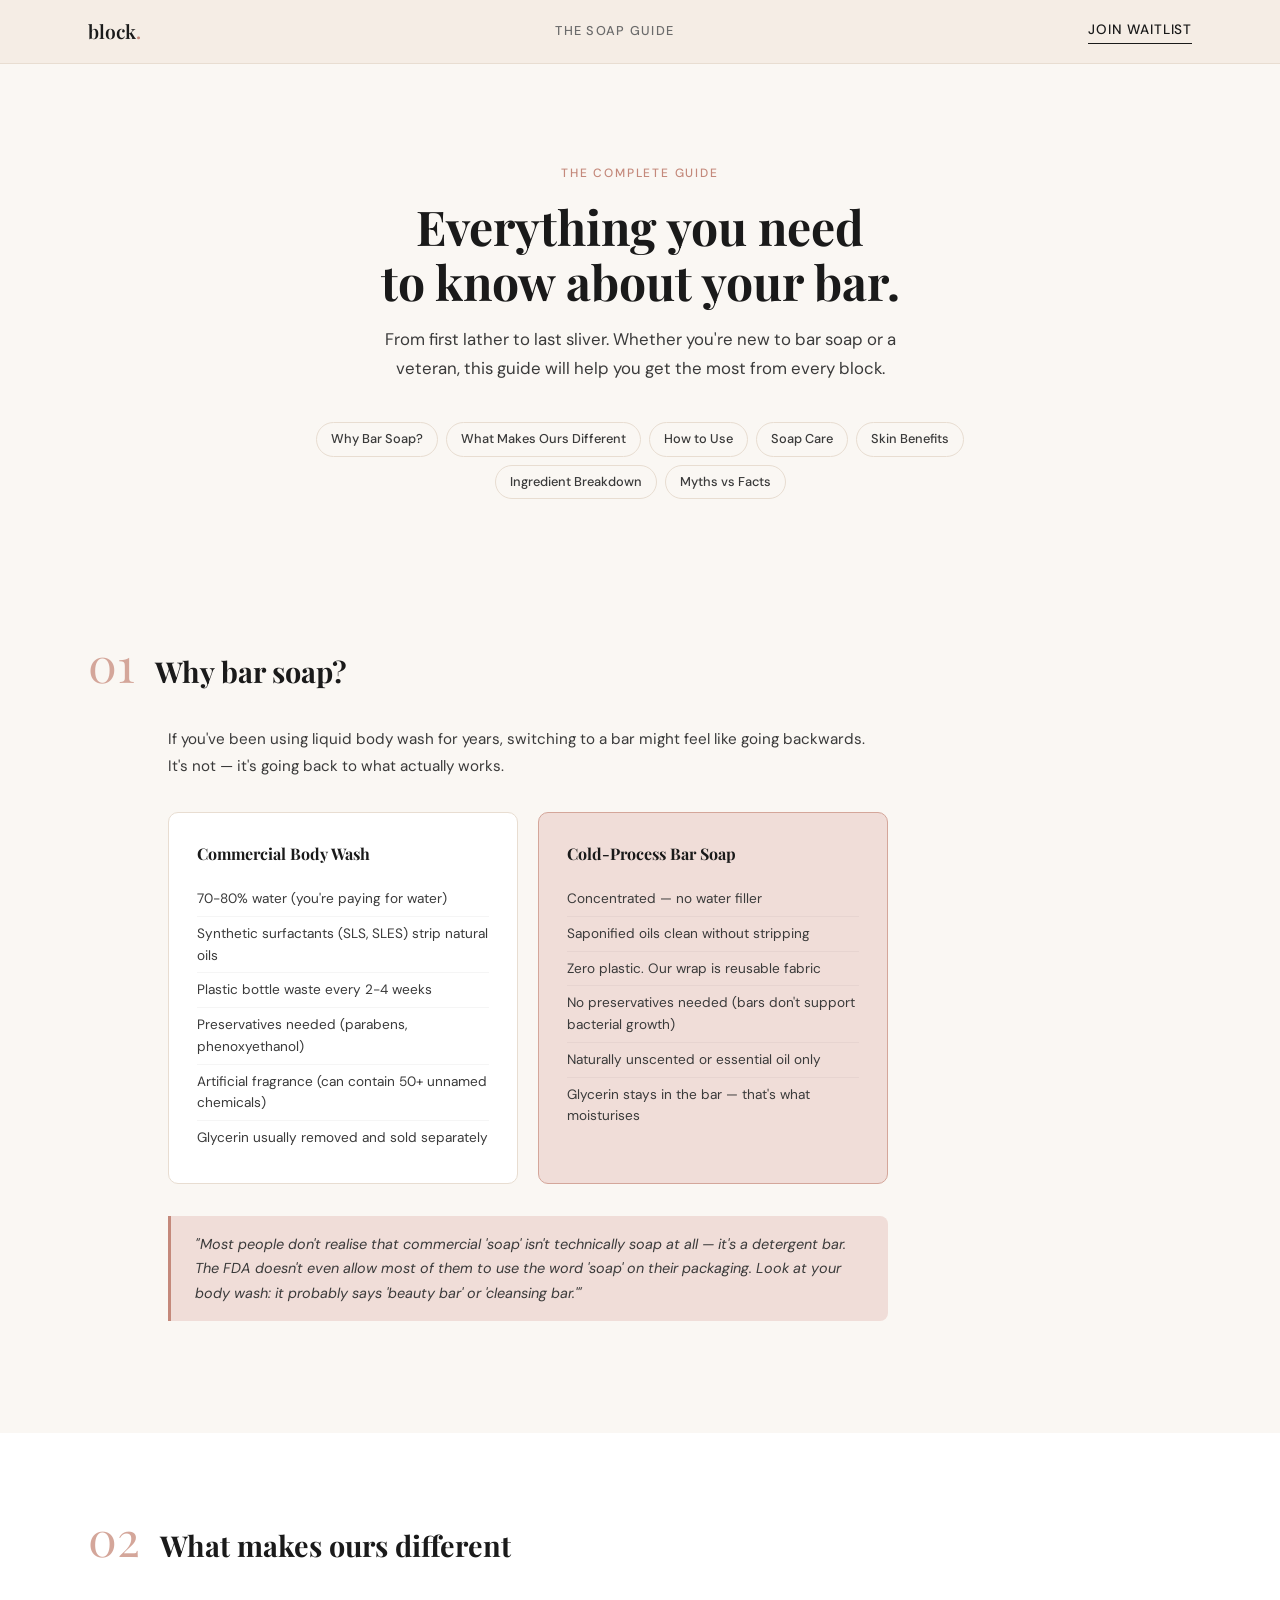
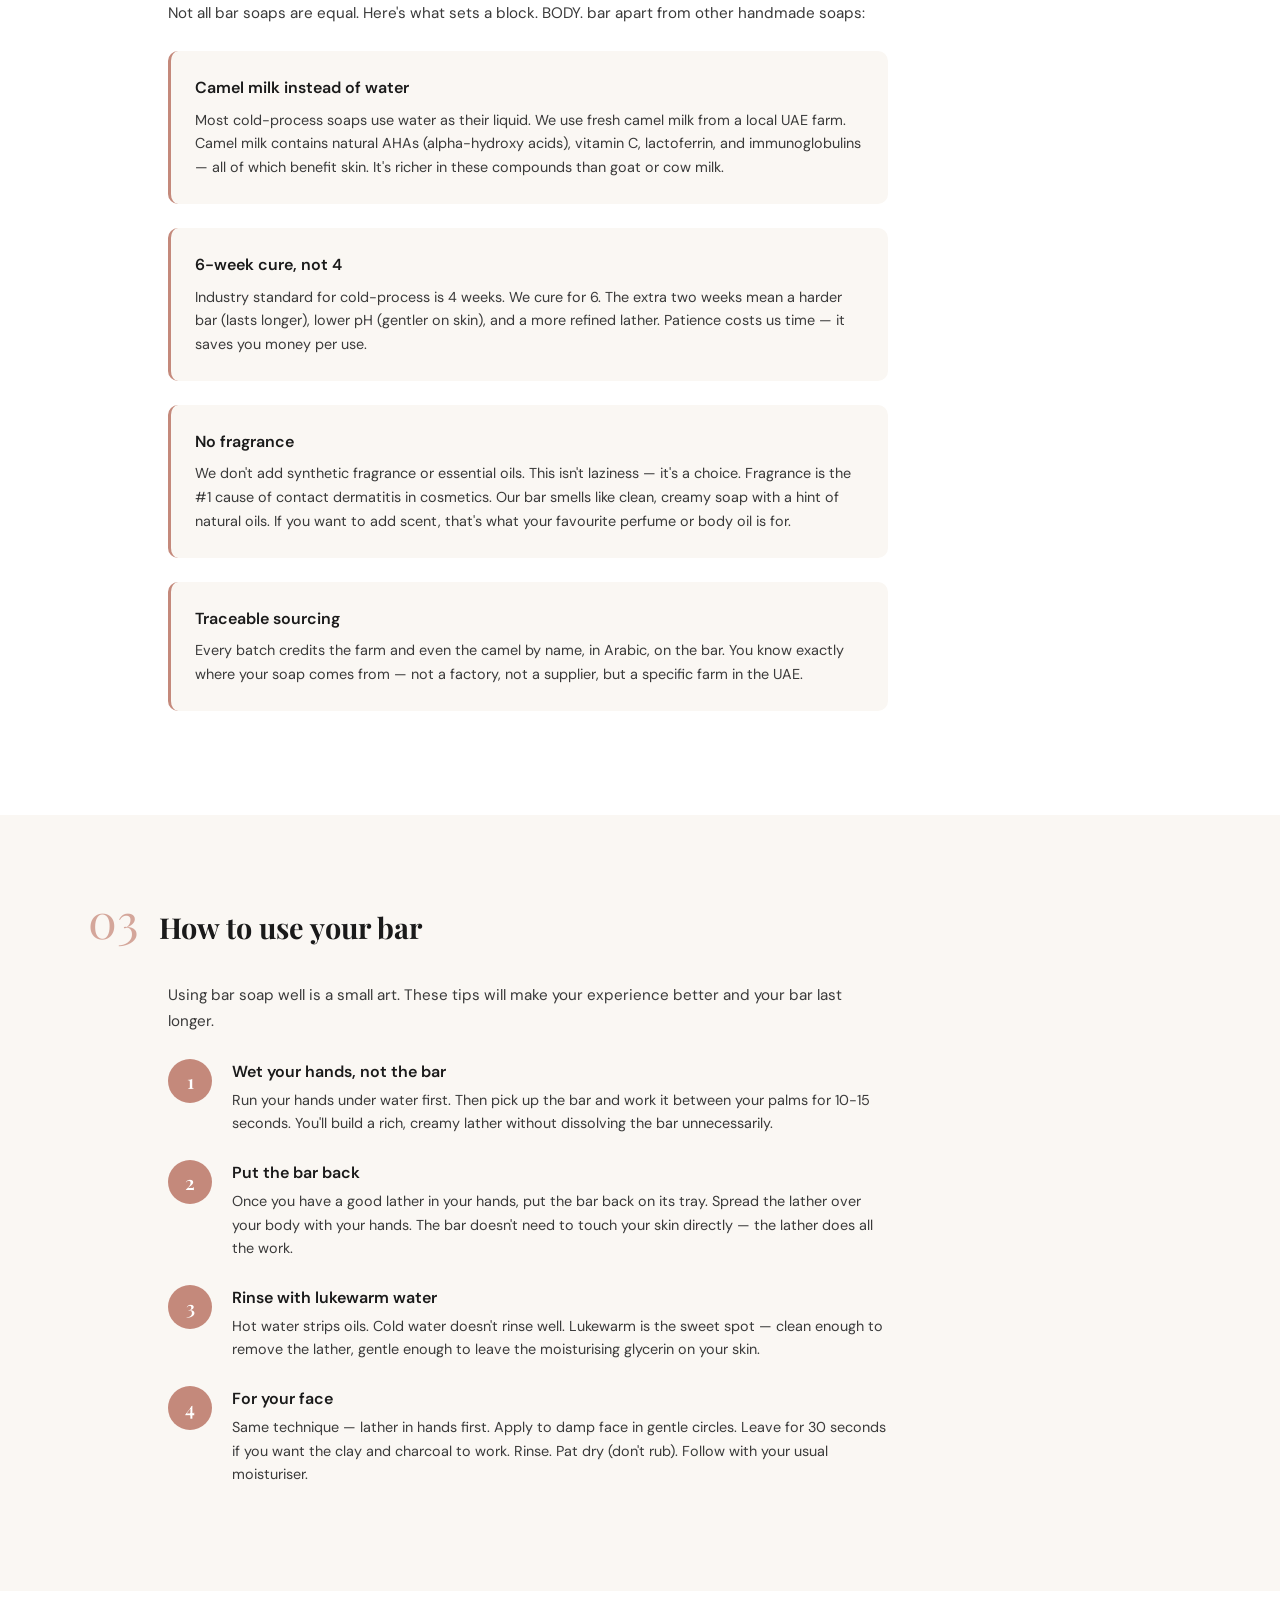
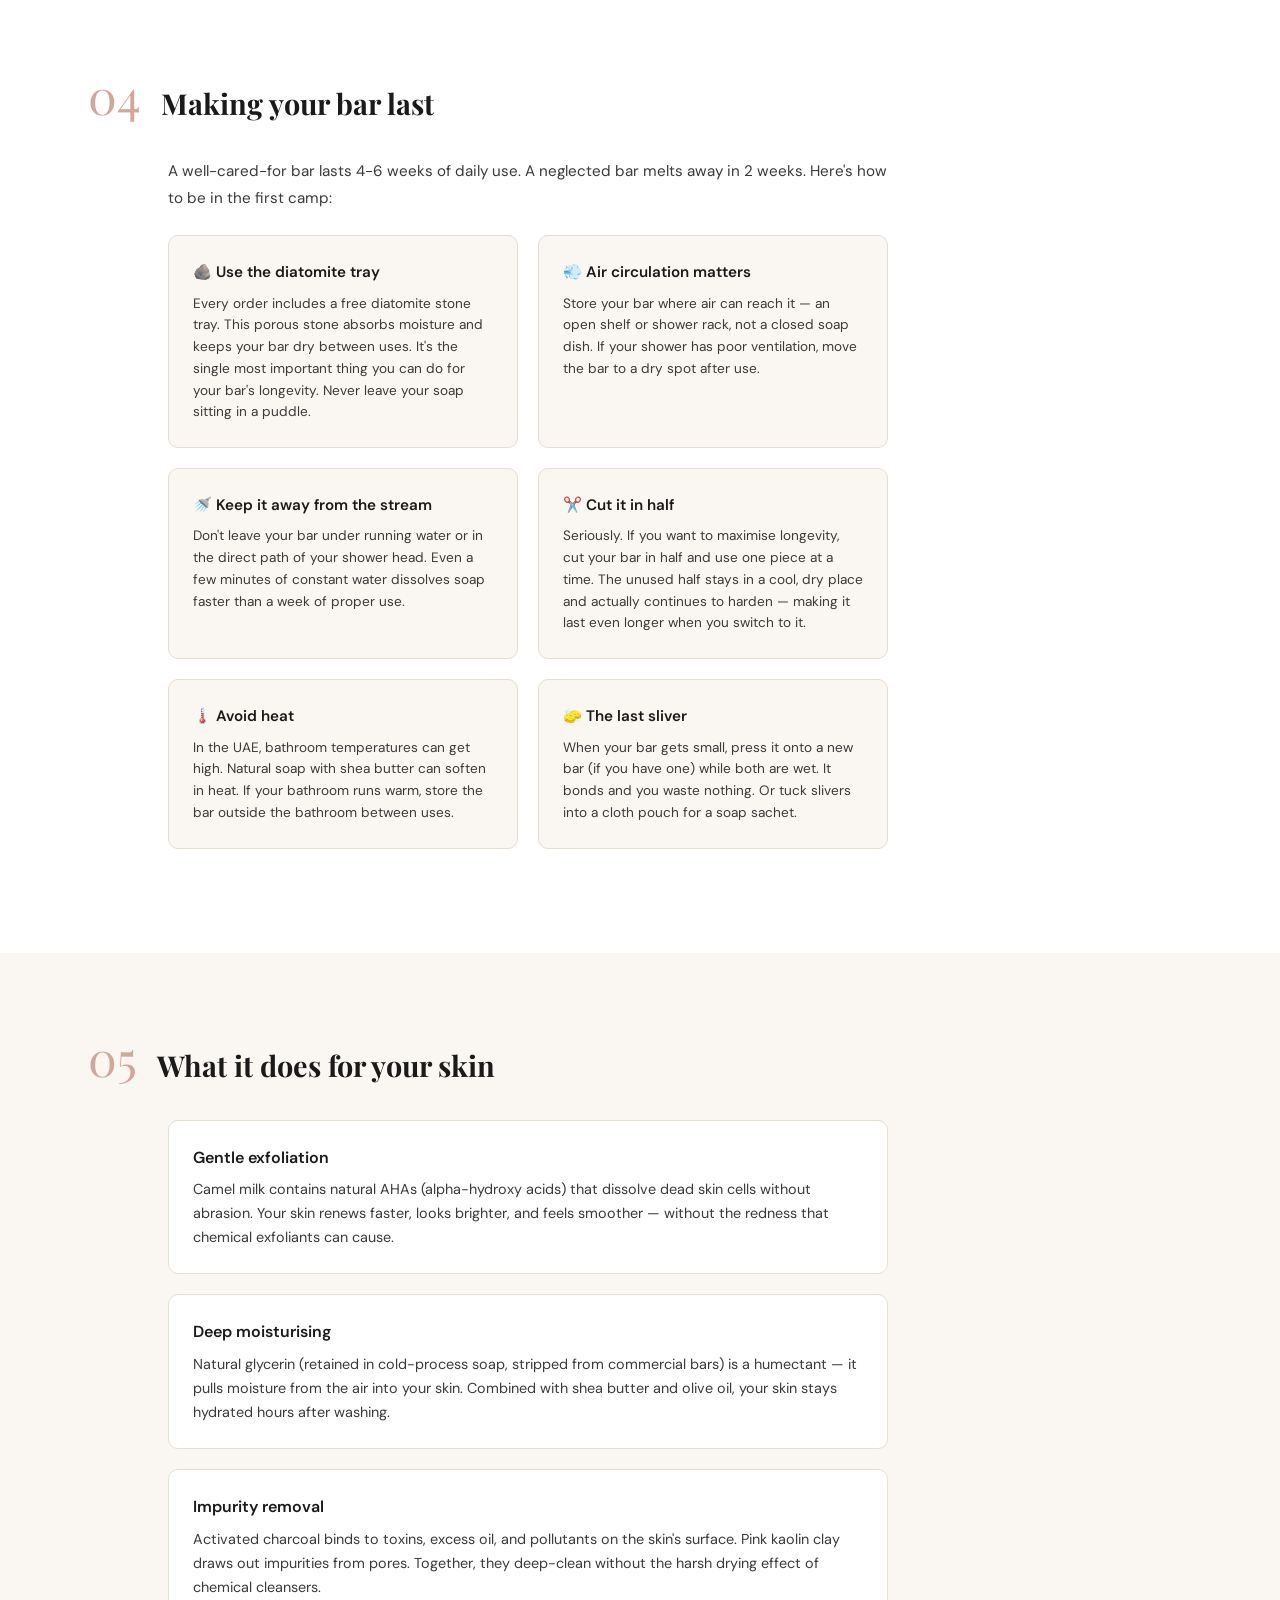
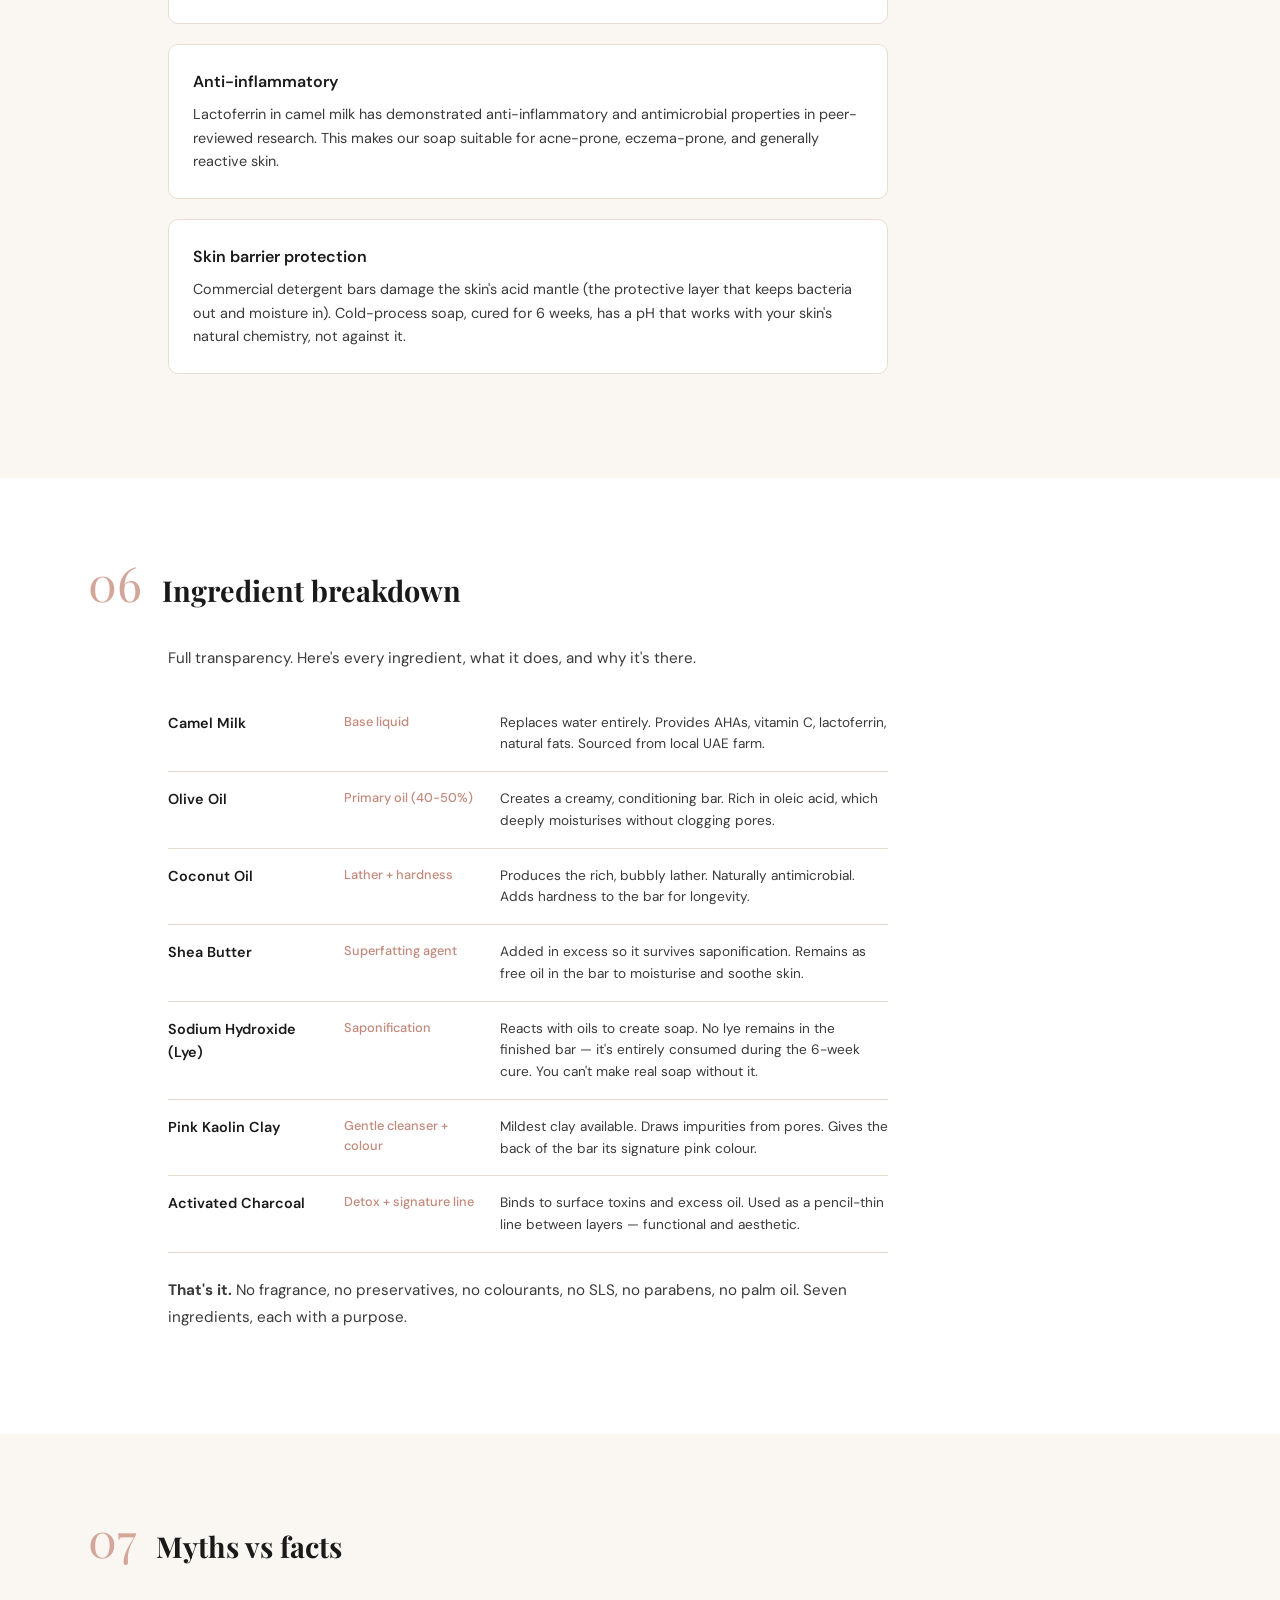
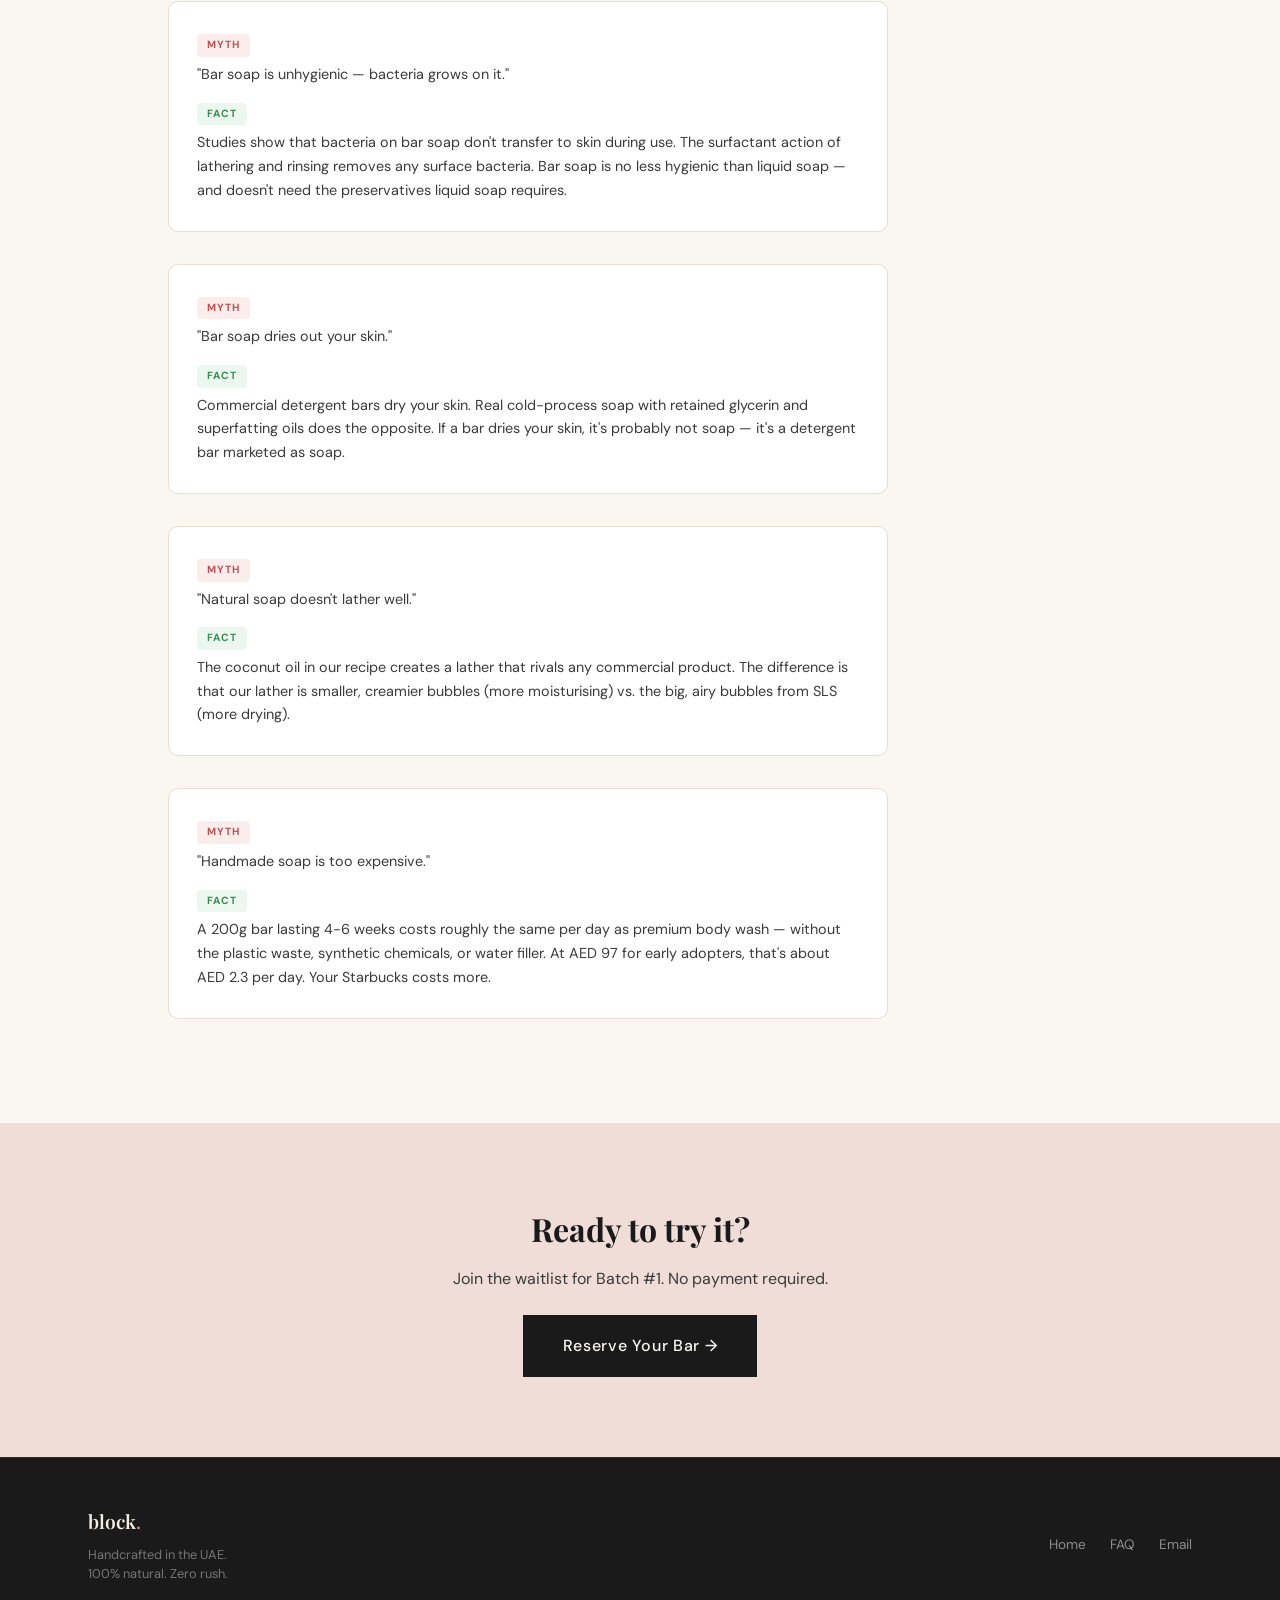
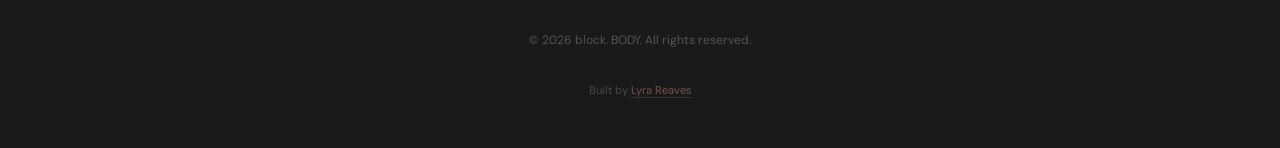
==== guide.html @ ff909b9e "FAQ, Soap Guide, and Pre-Order Journey sections - 12 FAQs addressing common doubts: bar soap basics," ====
<!DOCTYPE html>
<html lang="en">
<head>
  <meta charset="UTF-8">
  <meta name="viewport" content="width=device-width, initial-scale=1.0">
  <title>The Soap Guide — block. BODY.</title>
  <meta name="description" content="Everything you need to know about using, caring for, and getting the most from your handcrafted camel milk soap.">

  <link rel="icon" href="favicon.ico" sizes="any">
  <link rel="icon" type="image/png" sizes="192x192" href="favicon-192.png">

  <meta property="og:type" content="article">
  <meta property="og:title" content="The Soap Guide — block. BODY.">
  <meta property="og:description" content="How to use, care for, and understand your handcrafted camel milk soap. From first lather to last sliver.">
  <meta property="og:image" content="images/hero-soap.png">

  <link rel="preconnect" href="https://fonts.googleapis.com">
  <link rel="preconnect" href="https://fonts.gstatic.com" crossorigin>
  <link href="https://fonts.googleapis.com/css2?family=DM+Sans:ital,opsz,wght@0,9..40,300;0,9..40,400;0,9..40,500;0,9..40,700;1,9..40,300&family=Playfair+Display:ital,wght@0,400;0,600;1,400&display=swap" rel="stylesheet">
  <link rel="stylesheet" href="style.css">
  <link rel="stylesheet" href="guide.css">
</head>
<body class="guide-page">

  <nav class="guide-nav">
    <div class="container guide-nav__content">
      <a href="index.html" class="guide-nav__logo">block<span class="dot">.</span></a>
      <span class="guide-nav__title">The Soap Guide</span>
      <a href="index.html#waitlist" class="nav__cta">Join Waitlist</a>
    </div>
  </nav>

  <header class="guide-hero">
    <div class="container">
      <p class="section-eyebrow">The Complete Guide</p>
      <h1 class="guide-hero__title">Everything you need<br>to know about your bar.</h1>
      <p class="guide-hero__sub">From first lather to last sliver. Whether you're new to bar soap or a veteran, this guide will help you get the most from every block.</p>

      <nav class="guide-toc" aria-label="Table of contents">
        <a href="#why">Why Bar Soap?</a>
        <a href="#whats-different">What Makes Ours Different</a>
        <a href="#how-to-use">How to Use</a>
        <a href="#care">Soap Care</a>
        <a href="#skin">Skin Benefits</a>
        <a href="#ingredients-guide">Ingredient Breakdown</a>
        <a href="#myths">Myths vs Facts</a>
      </nav>
    </div>
  </header>

  <main>
    <!-- WHY BAR SOAP -->
    <section class="guide-section" id="why">
      <div class="container">
        <div class="guide-section__header">
          <span class="guide-section__num">01</span>
          <h2>Why bar soap?</h2>
        </div>
        <div class="guide-section__content">
          <p>If you've been using liquid body wash for years, switching to a bar might feel like going backwards. It's not — it's going back to what actually works.</p>

          <div class="guide-comparison">
            <div class="guide-comparison__col">
              <h3>Commercial Body Wash</h3>
              <ul>
                <li>70-80% water (you're paying for water)</li>
                <li>Synthetic surfactants (SLS, SLES) strip natural oils</li>
                <li>Plastic bottle waste every 2-4 weeks</li>
                <li>Preservatives needed (parabens, phenoxyethanol)</li>
                <li>Artificial fragrance (can contain 50+ unnamed chemicals)</li>
                <li>Glycerin usually removed and sold separately</li>
              </ul>
            </div>
            <div class="guide-comparison__col guide-comparison__col--highlight">
              <h3>Cold-Process Bar Soap</h3>
              <ul>
                <li>Concentrated — no water filler</li>
                <li>Saponified oils clean without stripping</li>
                <li>Zero plastic. Our wrap is reusable fabric</li>
                <li>No preservatives needed (bars don't support bacterial growth)</li>
                <li>Naturally unscented or essential oil only</li>
                <li>Glycerin stays in the bar — that's what moisturises</li>
              </ul>
            </div>
          </div>

          <blockquote>
            <p>"Most people don't realise that commercial 'soap' isn't technically soap at all — it's a detergent bar. The FDA doesn't even allow most of them to use the word 'soap' on their packaging. Look at your body wash: it probably says 'beauty bar' or 'cleansing bar.'"</p>
          </blockquote>
        </div>
      </div>
    </section>

    <!-- WHAT'S DIFFERENT -->
    <section class="guide-section guide-section--alt" id="whats-different">
      <div class="container">
        <div class="guide-section__header">
          <span class="guide-section__num">02</span>
          <h2>What makes ours different</h2>
        </div>
        <div class="guide-section__content">
          <p>Not all bar soaps are equal. Here's what sets a block. BODY. bar apart from other handmade soaps:</p>

          <div class="guide-features">
            <div class="guide-feature">
              <h3>Camel milk instead of water</h3>
              <p>Most cold-process soaps use water as their liquid. We use fresh camel milk from a local UAE farm. Camel milk contains natural AHAs (alpha-hydroxy acids), vitamin C, lactoferrin, and immunoglobulins — all of which benefit skin. It's richer in these compounds than goat or cow milk.</p>
            </div>
            <div class="guide-feature">
              <h3>6-week cure, not 4</h3>
              <p>Industry standard for cold-process is 4 weeks. We cure for 6. The extra two weeks mean a harder bar (lasts longer), lower pH (gentler on skin), and a more refined lather. Patience costs us time — it saves you money per use.</p>
            </div>
            <div class="guide-feature">
              <h3>No fragrance</h3>
              <p>We don't add synthetic fragrance or essential oils. This isn't laziness — it's a choice. Fragrance is the #1 cause of contact dermatitis in cosmetics. Our bar smells like clean, creamy soap with a hint of natural oils. If you want to add scent, that's what your favourite perfume or body oil is for.</p>
            </div>
            <div class="guide-feature">
              <h3>Traceable sourcing</h3>
              <p>Every batch credits the farm and even the camel by name, in Arabic, on the bar. You know exactly where your soap comes from — not a factory, not a supplier, but a specific farm in the UAE.</p>
            </div>
          </div>
        </div>
      </div>
    </section>

    <!-- HOW TO USE -->
    <section class="guide-section" id="how-to-use">
      <div class="container">
        <div class="guide-section__header">
          <span class="guide-section__num">03</span>
          <h2>How to use your bar</h2>
        </div>
        <div class="guide-section__content">
          <p>Using bar soap well is a small art. These tips will make your experience better and your bar last longer.</p>

          <div class="guide-steps">
            <div class="guide-step">
              <div class="guide-step__num">1</div>
              <div>
                <h3>Wet your hands, not the bar</h3>
                <p>Run your hands under water first. Then pick up the bar and work it between your palms for 10-15 seconds. You'll build a rich, creamy lather without dissolving the bar unnecessarily.</p>
              </div>
            </div>
            <div class="guide-step">
              <div class="guide-step__num">2</div>
              <div>
                <h3>Put the bar back</h3>
                <p>Once you have a good lather in your hands, put the bar back on its tray. Spread the lather over your body with your hands. The bar doesn't need to touch your skin directly — the lather does all the work.</p>
              </div>
            </div>
            <div class="guide-step">
              <div class="guide-step__num">3</div>
              <div>
                <h3>Rinse with lukewarm water</h3>
                <p>Hot water strips oils. Cold water doesn't rinse well. Lukewarm is the sweet spot — clean enough to remove the lather, gentle enough to leave the moisturising glycerin on your skin.</p>
              </div>
            </div>
            <div class="guide-step">
              <div class="guide-step__num">4</div>
              <div>
                <h3>For your face</h3>
                <p>Same technique — lather in hands first. Apply to damp face in gentle circles. Leave for 30 seconds if you want the clay and charcoal to work. Rinse. Pat dry (don't rub). Follow with your usual moisturiser.</p>
              </div>
            </div>
          </div>
        </div>
      </div>
    </section>

    <!-- SOAP CARE -->
    <section class="guide-section guide-section--alt" id="care">
      <div class="container">
        <div class="guide-section__header">
          <span class="guide-section__num">04</span>
          <h2>Making your bar last</h2>
        </div>
        <div class="guide-section__content">
          <p>A well-cared-for bar lasts 4-6 weeks of daily use. A neglected bar melts away in 2 weeks. Here's how to be in the first camp:</p>

          <div class="guide-tips">
            <div class="guide-tip">
              <h3>🪨 Use the diatomite tray</h3>
              <p>Every order includes a free diatomite stone tray. This porous stone absorbs moisture and keeps your bar dry between uses. It's the single most important thing you can do for your bar's longevity. Never leave your soap sitting in a puddle.</p>
            </div>
            <div class="guide-tip">
              <h3>💨 Air circulation matters</h3>
              <p>Store your bar where air can reach it — an open shelf or shower rack, not a closed soap dish. If your shower has poor ventilation, move the bar to a dry spot after use.</p>
            </div>
            <div class="guide-tip">
              <h3>🚿 Keep it away from the stream</h3>
              <p>Don't leave your bar under running water or in the direct path of your shower head. Even a few minutes of constant water dissolves soap faster than a week of proper use.</p>
            </div>
            <div class="guide-tip">
              <h3>✂️ Cut it in half</h3>
              <p>Seriously. If you want to maximise longevity, cut your bar in half and use one piece at a time. The unused half stays in a cool, dry place and actually continues to harden — making it last even longer when you switch to it.</p>
            </div>
            <div class="guide-tip">
              <h3>🌡️ Avoid heat</h3>
              <p>In the UAE, bathroom temperatures can get high. Natural soap with shea butter can soften in heat. If your bathroom runs warm, store the bar outside the bathroom between uses.</p>
            </div>
            <div class="guide-tip">
              <h3>🧽 The last sliver</h3>
              <p>When your bar gets small, press it onto a new bar (if you have one) while both are wet. It bonds and you waste nothing. Or tuck slivers into a cloth pouch for a soap sachet.</p>
            </div>
          </div>
        </div>
      </div>
    </section>

    <!-- SKIN BENEFITS -->
    <section class="guide-section" id="skin">
      <div class="container">
        <div class="guide-section__header">
          <span class="guide-section__num">05</span>
          <h2>What it does for your skin</h2>
        </div>
        <div class="guide-section__content">
          <div class="guide-benefits">
            <div class="guide-benefit">
              <h3>Gentle exfoliation</h3>
              <p>Camel milk contains natural AHAs (alpha-hydroxy acids) that dissolve dead skin cells without abrasion. Your skin renews faster, looks brighter, and feels smoother — without the redness that chemical exfoliants can cause.</p>
            </div>
            <div class="guide-benefit">
              <h3>Deep moisturising</h3>
              <p>Natural glycerin (retained in cold-process soap, stripped from commercial bars) is a humectant — it pulls moisture from the air into your skin. Combined with shea butter and olive oil, your skin stays hydrated hours after washing.</p>
            </div>
            <div class="guide-benefit">
              <h3>Impurity removal</h3>
              <p>Activated charcoal binds to toxins, excess oil, and pollutants on the skin's surface. Pink kaolin clay draws out impurities from pores. Together, they deep-clean without the harsh drying effect of chemical cleansers.</p>
            </div>
            <div class="guide-benefit">
              <h3>Anti-inflammatory</h3>
              <p>Lactoferrin in camel milk has demonstrated anti-inflammatory and antimicrobial properties in peer-reviewed research. This makes our soap suitable for acne-prone, eczema-prone, and generally reactive skin.</p>
            </div>
            <div class="guide-benefit">
              <h3>Skin barrier protection</h3>
              <p>Commercial detergent bars damage the skin's acid mantle (the protective layer that keeps bacteria out and moisture in). Cold-process soap, cured for 6 weeks, has a pH that works with your skin's natural chemistry, not against it.</p>
            </div>
          </div>
        </div>
      </div>
    </section>

    <!-- INGREDIENT BREAKDOWN -->
    <section class="guide-section guide-section--alt" id="ingredients-guide">
      <div class="container">
        <div class="guide-section__header">
          <span class="guide-section__num">06</span>
          <h2>Ingredient breakdown</h2>
        </div>
        <div class="guide-section__content">
          <p>Full transparency. Here's every ingredient, what it does, and why it's there.</p>

          <div class="guide-ingredient-table">
            <div class="guide-ingredient-row">
              <div class="guide-ingredient-name">Camel Milk</div>
              <div class="guide-ingredient-role">Base liquid</div>
              <div class="guide-ingredient-why">Replaces water entirely. Provides AHAs, vitamin C, lactoferrin, natural fats. Sourced from local UAE farm.</div>
            </div>
            <div class="guide-ingredient-row">
              <div class="guide-ingredient-name">Olive Oil</div>
              <div class="guide-ingredient-role">Primary oil (40-50%)</div>
              <div class="guide-ingredient-why">Creates a creamy, conditioning bar. Rich in oleic acid, which deeply moisturises without clogging pores.</div>
            </div>
            <div class="guide-ingredient-row">
              <div class="guide-ingredient-name">Coconut Oil</div>
              <div class="guide-ingredient-role">Lather + hardness</div>
              <div class="guide-ingredient-why">Produces the rich, bubbly lather. Naturally antimicrobial. Adds hardness to the bar for longevity.</div>
            </div>
            <div class="guide-ingredient-row">
              <div class="guide-ingredient-name">Shea Butter</div>
              <div class="guide-ingredient-role">Superfatting agent</div>
              <div class="guide-ingredient-why">Added in excess so it survives saponification. Remains as free oil in the bar to moisturise and soothe skin.</div>
            </div>
            <div class="guide-ingredient-row">
              <div class="guide-ingredient-name">Sodium Hydroxide (Lye)</div>
              <div class="guide-ingredient-role">Saponification</div>
              <div class="guide-ingredient-why">Reacts with oils to create soap. No lye remains in the finished bar — it's entirely consumed during the 6-week cure. You can't make real soap without it.</div>
            </div>
            <div class="guide-ingredient-row">
              <div class="guide-ingredient-name">Pink Kaolin Clay</div>
              <div class="guide-ingredient-role">Gentle cleanser + colour</div>
              <div class="guide-ingredient-why">Mildest clay available. Draws impurities from pores. Gives the back of the bar its signature pink colour.</div>
            </div>
            <div class="guide-ingredient-row">
              <div class="guide-ingredient-name">Activated Charcoal</div>
              <div class="guide-ingredient-role">Detox + signature line</div>
              <div class="guide-ingredient-why">Binds to surface toxins and excess oil. Used as a pencil-thin line between layers — functional and aesthetic.</div>
            </div>
          </div>

          <p class="guide-ingredient-note"><strong>That's it.</strong> No fragrance, no preservatives, no colourants, no SLS, no parabens, no palm oil. Seven ingredients, each with a purpose.</p>
        </div>
      </div>
    </section>

    <!-- MYTHS -->
    <section class="guide-section" id="myths">
      <div class="container">
        <div class="guide-section__header">
          <span class="guide-section__num">07</span>
          <h2>Myths vs facts</h2>
        </div>
        <div class="guide-section__content">
          <div class="guide-myths">
            <div class="guide-myth">
              <div class="guide-myth__label guide-myth__label--myth">Myth</div>
              <p class="guide-myth__text">"Bar soap is unhygienic — bacteria grows on it."</p>
              <div class="guide-myth__label guide-myth__label--fact">Fact</div>
              <p class="guide-myth__text">Studies show that bacteria on bar soap don't transfer to skin during use. The surfactant action of lathering and rinsing removes any surface bacteria. Bar soap is no less hygienic than liquid soap — and doesn't need the preservatives liquid soap requires.</p>
            </div>
            <div class="guide-myth">
              <div class="guide-myth__label guide-myth__label--myth">Myth</div>
              <p class="guide-myth__text">"Bar soap dries out your skin."</p>
              <div class="guide-myth__label guide-myth__label--fact">Fact</div>
              <p class="guide-myth__text">Commercial detergent bars dry your skin. Real cold-process soap with retained glycerin and superfatting oils does the opposite. If a bar dries your skin, it's probably not soap — it's a detergent bar marketed as soap.</p>
            </div>
            <div class="guide-myth">
              <div class="guide-myth__label guide-myth__label--myth">Myth</div>
              <p class="guide-myth__text">"Natural soap doesn't lather well."</p>
              <div class="guide-myth__label guide-myth__label--fact">Fact</div>
              <p class="guide-myth__text">The coconut oil in our recipe creates a lather that rivals any commercial product. The difference is that our lather is smaller, creamier bubbles (more moisturising) vs. the big, airy bubbles from SLS (more drying).</p>
            </div>
            <div class="guide-myth">
              <div class="guide-myth__label guide-myth__label--myth">Myth</div>
              <p class="guide-myth__text">"Handmade soap is too expensive."</p>
              <div class="guide-myth__label guide-myth__label--fact">Fact</div>
              <p class="guide-myth__text">A 200g bar lasting 4-6 weeks costs roughly the same per day as premium body wash — without the plastic waste, synthetic chemicals, or water filler. At AED 97 for early adopters, that's about AED 2.3 per day. Your Starbucks costs more.</p>
            </div>
          </div>
        </div>
      </div>
    </section>
  </main>

  <!-- CTA -->
  <section class="guide-cta">
    <div class="container">
      <h2>Ready to try it?</h2>
      <p>Join the waitlist for Batch #1. No payment required.</p>
      <a href="index.html#waitlist" class="btn btn--primary btn--large">Reserve Your Bar →</a>
    </div>
  </section>

  <footer class="footer">
    <div class="container footer__content">
      <div class="footer__brand">
        <div class="footer__logo">block<span class="dot">.</span></div>
        <p>Handcrafted in the UAE.<br>100% natural. Zero rush.</p>
      </div>
      <div class="footer__links">
        <a href="index.html">Home</a>
        <a href="index.html#faq">FAQ</a>
        <a href="mailto:hello@blockofsoap.com">Email</a>
      </div>
      <p class="footer__copy">© 2026 block. BODY. All rights reserved.</p>
      <p class="footer__credit">Built by <a href="https://reaveshq.com/lyra" target="_blank">Lyra Reaves</a></p>
    </div>
  </footer>

</body>
</html>
---- style.css ----
/* ===== DESIGN TOKENS ===== */
:root {
  /* Palette — derived from the soap itself */
  --cream:       #F5EDE4;   /* camel milk base */
  --cream-light: #FAF7F3;   /* backgrounds */
  --cream-dark:  #E8DDD1;   /* subtle borders */
  --pink:        #C4897B;   /* pink kaolin clay */
  --pink-light:  #D4A69A;   /* hover states */
  --pink-soft:   #F0DDD8;   /* light pink bg */
  --charcoal:    #1A1A1A;   /* activated charcoal */
  --charcoal-mid:#3A3A3A;   /* secondary text */
  --charcoal-light: #6B6B6B; /* muted text */
  --white:       #FFFFFF;
  --gold:        #C9A96E;   /* accent, premium feel */

  /* Typography */
  --font-display: 'Playfair Display', Georgia, serif;
  --font-body:    'DM Sans', -apple-system, sans-serif;

  /* Spacing */
  --section-pad: clamp(80px, 12vw, 160px);
  --container:   min(1200px, 90vw);

  /* Transitions */
  --ease-smooth: cubic-bezier(0.25, 0.46, 0.45, 0.94);
  --ease-spring: cubic-bezier(0.34, 1.56, 0.64, 1);
}

/* ===== RESET ===== */
*, *::before, *::after {
  margin: 0; padding: 0; box-sizing: border-box;
}
html {
  scroll-behavior: smooth;
  -webkit-font-smoothing: antialiased;
}
body {
  font-family: var(--font-body);
  color: var(--charcoal);
  background: var(--cream-light);
  line-height: 1.6;
  overflow-x: hidden;
}
a { color: inherit; text-decoration: none; }
img { max-width: 100%; height: auto; display: block; }
ul { list-style: none; }

.container {
  max-width: var(--container);
  margin: 0 auto;
  padding: 0 24px;
}

/* ===== TYPOGRAPHY ===== */
.section-eyebrow {
  font-family: var(--font-body);
  font-size: 0.75rem;
  font-weight: 500;
  letter-spacing: 0.15em;
  text-transform: uppercase;
  color: var(--pink);
  margin-bottom: 16px;
}
.section-title {
  font-family: var(--font-display);
  font-size: clamp(2rem, 5vw, 3.5rem);
  font-weight: 400;
  line-height: 1.15;
  margin-bottom: 24px;
  color: var(--charcoal);
}
.section-body {
  font-size: 1.1rem;
  line-height: 1.7;
  color: var(--charcoal-mid);
  max-width: 640px;
  margin-bottom: 16px;
}

/* ===== BUTTON ===== */
.btn {
  display: inline-block;
  font-family: var(--font-body);
  font-size: 0.9rem;
  font-weight: 500;
  letter-spacing: 0.04em;
  padding: 14px 32px;
  border: none;
  border-radius: 0;
  cursor: pointer;
  transition: all 0.3s var(--ease-smooth);
}
.btn--primary {
  background: var(--charcoal);
  color: var(--cream-light);
}
.btn--primary:hover {
  background: var(--pink);
  color: var(--white);
  transform: translateY(-2px);
}
.btn--large {
  padding: 18px 40px;
  font-size: 1rem;
}
.btn--full {
  width: 100%;
  text-align: center;
}

/* ===== NAV ===== */
.nav {
  display: flex;
  justify-content: space-between;
  align-items: center;
  padding: 24px clamp(24px, 5vw, 48px);
  position: absolute;
  top: 0; left: 0; right: 0;
  z-index: 100;
}
.nav__logo {
  font-family: var(--font-display);
  font-size: 1.5rem;
  font-weight: 600;
  color: var(--charcoal);
}
.dot {
  color: var(--pink);
}
.nav__cta {
  font-size: 0.85rem;
  font-weight: 500;
  letter-spacing: 0.06em;
  text-transform: uppercase;
  color: var(--charcoal);
  border-bottom: 1px solid var(--charcoal);
  padding-bottom: 2px;
  transition: color 0.3s, border-color 0.3s;
}
.nav__cta:hover {
  color: var(--pink);
  border-color: var(--pink);
}
.nav__links {
  display: flex;
  align-items: center;
  gap: 24px;
}
.nav__link {
  font-size: 0.85rem;
  font-weight: 500;
  color: var(--charcoal-light);
  transition: color 0.2s;
}
.nav__link:hover { color: var(--charcoal); }
/* Logo link inherits style */
.nav__logo a {
  color: inherit;
  text-decoration: none;
}

/* ===== HERO ===== */
.hero {
  min-height: 100vh;
  display: flex;
  flex-direction: column;
  justify-content: center;
  background: var(--cream);
  position: relative;
  overflow: hidden;
}
.hero__content {
  display: grid;
  grid-template-columns: 1fr 1fr;
  gap: 60px;
  align-items: center;
  max-width: var(--container);
  margin: 0 auto;
  padding: 120px 24px 100px;
}
.hero__eyebrow {
  font-size: 0.8rem;
  font-weight: 500;
  letter-spacing: 0.12em;
  text-transform: uppercase;
  color: var(--pink);
  margin-bottom: 20px;
}
.hero__title {
  font-family: var(--font-display);
  font-size: clamp(2.5rem, 6vw, 4.5rem);
  font-weight: 400;
  line-height: 1.1;
  margin-bottom: 24px;
  color: var(--charcoal);
}
.hero__subtitle {
  font-size: 1.15rem;
  line-height: 1.7;
  color: var(--charcoal-mid);
  max-width: 480px;
  margin-bottom: 36px;
}

/* Hero photo */
.hero__photo {
  width: 100%;
  max-width: 500px;
  margin: 0 auto;
  display: block;
  border-radius: 8px;
  box-shadow:
    0 20px 60px rgba(0,0,0,0.1),
    0 4px 16px rgba(0,0,0,0.05);
  transform: rotate(-3deg);
  transition: transform 0.6s var(--ease-spring);
}
.hero__photo:hover {
  transform: rotate(0deg) scale(1.02);
}

.hero__scroll-hint {
  position: absolute;
  bottom: 24px;
  left: 50%;
  transform: translateX(-50%);
  display: flex;
  flex-direction: column;
  align-items: center;
  gap: 8px;
  z-index: 1;
  pointer-events: none;
  transition: opacity 0.6s var(--ease-smooth);
}
.hero__scroll-hint.hidden {
  opacity: 0;
}
.hero__scroll-hint span {
  font-size: 0.7rem;
  letter-spacing: 0.1em;
  text-transform: uppercase;
  color: var(--charcoal-light);
}
.scroll-line {
  width: 1px;
  height: 40px;
  background: var(--charcoal-light);
  animation: scrollPulse 2s ease infinite;
}
@keyframes scrollPulse {
  0%, 100% { opacity: 0.3; transform: scaleY(0.5); }
  50% { opacity: 1; transform: scaleY(1); }
}

/* ===== STORY / TIMELINE ===== */
.story {
  padding: var(--section-pad) 0;
  background: var(--cream-light);
}
.timeline {
  margin-top: 60px;
  position: relative;
  padding-left: 40px;
}
.timeline::before {
  content: '';
  position: absolute;
  left: 8px;
  top: 0;
  bottom: 0;
  width: 1px;
  background: var(--cream-dark);
}
.timeline__step {
  position: relative;
  margin-bottom: 48px;
  opacity: 0;
  transform: translateY(30px);
  transition: all 0.6s var(--ease-smooth);
}
.timeline__step.visible {
  opacity: 1;
  transform: translateY(0);
}
.timeline__marker {
  position: absolute;
  left: -36px;
  top: 6px;
  width: 12px;
  height: 12px;
  border-radius: 50%;
  background: var(--pink);
  border: 2px solid var(--cream-light);
  z-index: 1;
}
.timeline__content h3 {
  font-family: var(--font-display);
  font-size: 1.2rem;
  font-weight: 600;
  margin-bottom: 8px;
}
.timeline__content p {
  color: var(--charcoal-mid);
  font-size: 1rem;
  line-height: 1.7;
  max-width: 560px;
}

/* ===== INGREDIENTS ===== */
.ingredients {
  padding: var(--section-pad) 0;
  background: var(--charcoal);
  color: var(--cream-light);
  overflow: hidden;
}
.ingredients .section-title {
  color: var(--cream-light);
}
.ingredients__grid {
  display: grid;
  grid-template-columns: repeat(auto-fit, minmax(300px, 1fr));
  gap: 32px;
  margin-top: 48px;
}
.ingredient-card {
  background: rgba(255,255,255,0.04);
  border: 1px solid rgba(255,255,255,0.08);
  padding: 32px;
  transition: all 0.5s var(--ease-smooth);
  position: relative;
  overflow: hidden;
}
/* Pour-in shimmer overlay */
.ingredient-card::before {
  content: '';
  position: absolute;
  top: 0; left: -100%;
  width: 60%;
  height: 100%;
  background: linear-gradient(
    90deg,
    transparent,
    rgba(255,255,255,0.04),
    transparent
  );
  transition: none;
  pointer-events: none;
}
.ingredient-card.visible::before {
  animation: shimmerPour 1.2s 0.4s ease-out forwards;
}
@keyframes shimmerPour {
  0%   { left: -60%; }
  100% { left: 120%; }
}
.ingredient-card:hover {
  background: rgba(255,255,255,0.08);
  transform: translateY(-4px);
}
.ingredient-card__img {
  width: 100%;
  height: 180px;
  overflow: hidden;
  margin-bottom: 16px;
  border-radius: 4px;
  position: relative;
}
/* Liquid fill reveal — image appears to "pour in" from top */
.ingredient-card__img::after {
  content: '';
  position: absolute;
  top: 0; left: 0; right: 0; bottom: 0;
  background: var(--charcoal);
  transform-origin: top;
  transform: scaleY(1);
  transition: transform 0.9s var(--ease-smooth);
  z-index: 1;
}
.ingredient-card.visible .ingredient-card__img::after {
  transform: scaleY(0);
  transform-origin: bottom;
}
.ingredient-card__img img {
  width: 100%;
  height: 100%;
  object-fit: cover;
  transition: transform 0.6s var(--ease-smooth);
  /* Gentle float animation on visible */
}
.ingredient-card.visible .ingredient-card__img img {
  animation: gentleFloat 6s ease-in-out infinite;
  animation-delay: var(--float-delay, 0s);
}
@keyframes gentleFloat {
  0%, 100% { transform: scale(1) translateY(0); }
  50%      { transform: scale(1.03) translateY(-4px); }
}
.ingredient-card:hover .ingredient-card__img img {
  transform: scale(1.08);
  animation: none;
}
.ingredient-card h3 {
  font-family: var(--font-display);
  font-size: 1.1rem;
  font-weight: 600;
  margin-bottom: 8px;
  color: var(--cream);
  transform: translateY(10px);
  opacity: 0;
  transition: all 0.5s 0.3s var(--ease-smooth);
}
.ingredient-card.visible h3 {
  transform: translateY(0);
  opacity: 1;
}
.ingredient-card p {
  font-size: 0.95rem;
  line-height: 1.6;
  color: rgba(255,255,255,0.6);
  transform: translateY(10px);
  opacity: 0;
  transition: all 0.5s 0.45s var(--ease-smooth);
}
.ingredient-card.visible p {
  transform: translateY(0);
  opacity: 1;
}

/* Drip/pour decoration on the ingredients section header */
.ingredients .section-title {
  position: relative;
}
.ingredients .section-title::after {
  content: '';
  display: block;
  width: 2px;
  height: 0;
  background: var(--pink);
  margin: 16px auto 0;
  transition: height 0.8s 0.2s var(--ease-smooth);
}
.ingredients .section-title.visible::after {
  height: 40px;
}

/* ===== PROVENANCE ===== */
.provenance {
  padding: var(--section-pad) 0;
  background: var(--cream);
}
.provenance__layout {
  display: grid;
  grid-template-columns: 1fr 1fr;
  gap: 60px;
  align-items: center;
}
.provenance-card {
  background: var(--cream-light);
  border: 1px solid var(--cream-dark);
  padding: 40px;
  max-width: 380px;
  margin: 0 auto;
}
.provenance-card__arabic {
  text-align: center;
  padding: 16px 0;
}
.provenance-card__label {
  display: block;
  font-family: var(--font-body);
  font-size: 0.7rem;
  letter-spacing: 0.12em;
  text-transform: uppercase;
  color: var(--charcoal-light);
  margin-bottom: 8px;
}
.provenance-card__value {
  display: block;
  font-size: 1.6rem;
  color: var(--charcoal);
  font-weight: 300;
  line-height: 1.4;
}
.provenance-card__divider {
  height: 1px;
  background: var(--cream-dark);
  margin: 4px 0;
}
.provenance-card__batch {
  text-align: center;
  padding-top: 16px;
  font-size: 0.8rem;
  letter-spacing: 0.08em;
  color: var(--charcoal-light);
}
.provenance__arabic-note {
  font-style: italic;
  color: var(--pink) !important;
  direction: rtl;
  text-align: right;
  line-height: 1.8;
}
.provenance__translation {
  direction: ltr;
  font-size: 0.85rem;
  color: var(--charcoal-light) !important;
  font-style: normal;
}

@media (max-width: 768px) {
  .provenance__layout {
    grid-template-columns: 1fr;
  }
  .provenance__visual {
    order: -1;
  }
}

/* ===== THE WRAP ===== */
.wrap {
  padding: var(--section-pad) 0;
  background: var(--cream-light);
}
.wrap__layout {
  display: grid;
  grid-template-columns: 1fr 1fr;
  gap: 60px;
  align-items: center;
}
.wrap__image {
  width: 100%;
  border-radius: 4px;
  box-shadow: 0 12px 40px rgba(0,0,0,0.08);
}
.wrap__materials {
  font-style: italic;
  color: var(--pink) !important;
}

/* ===== BATCH ===== */
.batch {
  padding: var(--section-pad) 0;
  background: var(--cream);
  text-align: center;
}
.batch .section-body {
  margin-left: auto;
  margin-right: auto;
}
.batch__counter {
  display: flex;
  justify-content: center;
  gap: clamp(40px, 8vw, 100px);
  margin-top: 60px;
  padding-top: 40px;
  border-top: 1px solid var(--cream-dark);
}
.batch__stat {
  display: flex;
  flex-direction: column;
  align-items: center;
}
.batch__number {
  font-family: var(--font-display);
  font-size: clamp(2.5rem, 5vw, 4rem);
  font-weight: 400;
  color: var(--charcoal);
  line-height: 1;
}
.batch__label {
  font-size: 0.8rem;
  letter-spacing: 0.1em;
  text-transform: uppercase;
  color: var(--charcoal-light);
  margin-top: 8px;
}

/* ===== PRICING ===== */
.pricing {
  padding: var(--section-pad) 0;
  background: var(--cream-light);
}
.pricing__card {
  max-width: 560px;
  margin: 0 auto;
  background: var(--white);
  border: 1px solid var(--cream-dark);
  padding: clamp(32px, 5vw, 56px);
  text-align: center;
  position: relative;
  overflow: hidden;
}
.pricing__badge {
  background: var(--pink);
  color: var(--white);
  font-size: 0.75rem;
  font-weight: 500;
  letter-spacing: 0.1em;
  text-transform: uppercase;
  padding: 10px 20px;
  position: absolute;
  top: 0; left: 0; right: 0;
}
.pricing__amount {
  margin-top: 48px;
  margin-bottom: 8px;
  display: flex;
  align-items: baseline;
  justify-content: center;
  gap: 8px;
}
.pricing__currency {
  font-size: 1.2rem;
  font-weight: 500;
  color: var(--charcoal-light);
}
.pricing__value {
  font-family: var(--font-display);
  font-size: 4rem;
  font-weight: 400;
  color: var(--charcoal);
  line-height: 1;
}
.pricing__per {
  font-size: 1rem;
  color: var(--charcoal-light);
}
.pricing__original {
  font-size: 0.9rem;
  color: var(--charcoal-light);
  text-decoration: line-through;
  margin-bottom: 32px;
}
.pricing__includes {
  text-align: left;
  margin-bottom: 32px;
}
.pricing__includes li {
  padding: 10px 0;
  border-bottom: 1px solid var(--cream-dark);
  font-size: 0.95rem;
  color: var(--charcoal-mid);
}
.pricing__includes li:last-child {
  border-bottom: none;
}
.pricing__note {
  margin-top: 16px;
  font-size: 0.8rem;
  color: var(--charcoal-light);
}

/* ===== WAITLIST ===== */
.waitlist {
  padding: var(--section-pad) 0;
  background: var(--charcoal);
  color: var(--cream-light);
  text-align: center;
}
.waitlist .section-title {
  color: var(--cream-light);
}
.waitlist .section-body {
  margin-left: auto;
  margin-right: auto;
  color: rgba(255,255,255,0.6);
}
.waitlist__form {
  max-width: 560px;
  margin: 40px auto 0;
}
.form__row {
  display: grid;
  grid-template-columns: 1fr 1fr;
  gap: 12px;
  margin-bottom: 12px;
}
.form__input,
.form__select {
  font-family: var(--font-body);
  font-size: 0.95rem;
  padding: 16px 20px;
  border: 1px solid rgba(255,255,255,0.15);
  background: rgba(255,255,255,0.05);
  color: var(--cream-light);
  outline: none;
  transition: border-color 0.3s;
}
.form__input::placeholder {
  color: rgba(255,255,255,0.35);
}
.form__input:focus,
.form__select:focus {
  border-color: var(--pink);
}
.form__select {
  appearance: none;
  cursor: pointer;
}
.form__select option {
  background: var(--charcoal);
  color: var(--cream-light);
}
.form__note {
  margin-top: 16px;
  font-size: 0.8rem;
  color: rgba(255,255,255,0.4);
}

/* Form validation */
.form__input:invalid:not(:placeholder-shown) {
  border-color: #e74c3c;
}
.form__input:valid:not(:placeholder-shown) {
  border-color: rgba(196, 137, 123, 0.5);
}

/* Submit button loading state */
.btn--loading {
  position: relative;
  pointer-events: none;
  opacity: 0.8;
}
.btn--loading::after {
  content: '';
  position: absolute;
  width: 18px;
  height: 18px;
  top: 50%;
  right: 20px;
  margin-top: -9px;
  border: 2px solid transparent;
  border-top-color: var(--cream-light);
  border-radius: 50%;
  animation: btnSpin 0.6s linear infinite;
}
@keyframes btnSpin {
  to { transform: rotate(360deg); }
}

.waitlist__success h3 {
  font-family: var(--font-display);
  font-size: 1.8rem;
  margin: 16px 0 8px;
}
.success-icon {
  font-size: 3rem;
  color: var(--pink);
}

/* ===== FOOTER ===== */
.footer {
  padding: 48px 0;
  background: var(--charcoal);
  border-top: 1px solid rgba(255,255,255,0.08);
}
.footer__content {
  display: flex;
  justify-content: space-between;
  align-items: center;
  flex-wrap: wrap;
  gap: 24px;
}
.footer__logo {
  font-family: var(--font-display);
  font-size: 1.2rem;
  font-weight: 600;
  color: var(--cream);
}
.footer__brand p {
  font-size: 0.8rem;
  color: rgba(255,255,255,0.4);
  margin-top: 8px;
  line-height: 1.5;
}
.footer__links {
  display: flex;
  gap: 24px;
}
.footer__links a {
  font-size: 0.85rem;
  color: rgba(255,255,255,0.5);
  transition: color 0.3s;
}
.footer__links a:hover {
  color: var(--pink);
}
.footer__copy {
  width: 100%;
  text-align: center;
  font-size: 0.75rem;
  color: rgba(255,255,255,0.25);
  margin-top: 24px;
}
.footer__credit {
  width: 100%;
  text-align: center;
  font-size: 0.7rem;
  color: rgba(255,255,255,0.2);
  margin-top: 8px;
}
.footer__credit a {
  color: rgba(196, 137, 123, 0.5);
  border-bottom: 1px solid rgba(196, 137, 123, 0.2);
  transition: color 0.3s, border-color 0.3s;
}
.footer__credit a:hover {
  color: var(--pink);
  border-color: var(--pink);
}

/* ===== ANIMATIONS ===== */
.fade-up {
  opacity: 0;
  transform: translateY(40px);
  transition: all 0.8s var(--ease-smooth);
}
.fade-up.visible {
  opacity: 1;
  transform: translateY(0);
}

/* Slide-in from left/right */
.slide-in-left {
  opacity: 0;
  transform: translateX(-60px);
  transition: all 0.8s var(--ease-smooth);
}
.slide-in-left.visible {
  opacity: 1;
  transform: translateX(0);
}
.slide-in-right {
  opacity: 0;
  transform: translateX(60px);
  transition: all 0.8s var(--ease-smooth);
}
.slide-in-right.visible {
  opacity: 1;
  transform: translateX(0);
}

/* Scale reveal */
.scale-reveal {
  opacity: 0;
  transform: scale(0.85);
  transition: all 0.8s var(--ease-spring);
}
.scale-reveal.visible {
  opacity: 1;
  transform: scale(1);
}

/* Counter count-up animation */
@keyframes countPulse {
  0%   { transform: scale(1); }
  50%  { transform: scale(1.1); }
  100% { transform: scale(1); }
}
.batch__number.animate {
  animation: countPulse 0.4s var(--ease-spring);
}

/* Timeline line fill */
.timeline::before {
  transform-origin: top;
  transform: scaleY(0);
  transition: transform 1.5s var(--ease-smooth);
}
.timeline.visible::before {
  transform: scaleY(1);
}

/* Timeline marker pop */
.timeline__marker {
  transform: scale(0);
  transition: transform 0.4s var(--ease-spring);
}
.timeline__step.visible .timeline__marker {
  transform: scale(1);
}

/* Wrap image parallax-ready */
.wrap__image {
  transition: transform 0.1s linear;
}

/* Provenance card subtle float */
.provenance-card {
  transition: transform 0.3s var(--ease-smooth), box-shadow 0.3s;
}
.provenance-card:hover {
  transform: translateY(-4px);
  box-shadow: 0 16px 48px rgba(0,0,0,0.08);
}

/* Pricing card glow on visible */
.pricing__card.visible {
  animation: priceGlow 1.5s ease-out;
}
@keyframes priceGlow {
  0%   { box-shadow: 0 0 0 0 rgba(196, 137, 123, 0.3); }
  50%  { box-shadow: 0 0 40px 8px rgba(196, 137, 123, 0.15); }
  100% { box-shadow: none; }
}

/* ===== RESPONSIVE ===== */
@media (max-width: 768px) {
  .hero__content {
    grid-template-columns: 1fr;
    text-align: center;
    padding: 90px 20px 80px;
    gap: 24px;
  }
  .hero__subtitle {
    margin-left: auto;
    margin-right: auto;
  }
  .hero__image {
    order: -1;
    overflow: hidden;
  }
  .hero__photo {
    max-height: 280px;
    width: auto;
    margin: 0 auto;
    object-fit: contain;
  }
  .hero__title {
    font-size: 2.2rem;
    word-wrap: break-word;
  }
  .hero__eyebrow {
    font-size: 0.7rem;
  }
  .soap-block {
    width: 200px;
    height: 200px;
  }
  .wrap__layout {
    grid-template-columns: 1fr;
  }
  .wrap__visual {
    order: -1;
  }
  .provenance__layout {
    grid-template-columns: 1fr;
  }
  .provenance__visual {
    order: -1;
  }
  .form__row {
    grid-template-columns: 1fr;
  }
  .batch__counter {
    flex-direction: column;
    gap: 32px;
  }
  .footer__content {
    flex-direction: column;
    text-align: center;
  }
  .ingredients__grid {
    grid-template-columns: 1fr;
  }
  /* Disable parallax on mobile — can feel janky */
  .hero__photo,
  .wrap__image {
    transform: none !important;
  }
  .hero__photo:hover {
    transform: scale(1.02) !important;
  }
}

/* ===== ACCESSIBILITY ===== */

/* Screen reader only */
.sr-only {
  position: absolute;
  width: 1px;
  height: 1px;
  padding: 0;
  margin: -1px;
  overflow: hidden;
  clip: rect(0, 0, 0, 0);
  white-space: nowrap;
  border: 0;
}

/* Focus styles for keyboard navigation */
*:focus-visible {
  outline: 2px solid var(--pink);
  outline-offset: 3px;
}
.btn:focus-visible {
  outline: 2px solid var(--pink-light);
  outline-offset: 3px;
  box-shadow: 0 0 0 4px rgba(196, 137, 123, 0.2);
}
.form__input:focus-visible,
.form__select:focus-visible {
  outline: none;
  border-color: var(--pink);
  box-shadow: 0 0 0 3px rgba(196, 137, 123, 0.15);
}
/* Hide outline for mouse users */
*:focus:not(:focus-visible) {
  outline: none;
}

/* ===== YOUR BAR'S JOURNEY ===== */
.journey {
  padding: var(--section-pad) 0;
  background: var(--cream-light);
}
.journey__grid {
  display: grid;
  grid-template-columns: repeat(2, 1fr);
  gap: 24px;
  margin-top: 48px;
}
.journey__card {
  background: var(--white);
  border: 1px solid var(--cream-dark);
  border-radius: 12px;
  padding: 32px;
  transition: transform 0.3s, box-shadow 0.3s;
}
.journey__card:hover {
  transform: translateY(-3px);
  box-shadow: 0 8px 24px rgba(0,0,0,0.06);
}
.journey__icon {
  font-size: 2rem;
  margin-bottom: 16px;
}
.journey__card h3 {
  font-family: var(--font-display);
  font-size: 1.15rem;
  color: var(--charcoal);
  margin-bottom: 8px;
}
.journey__card p {
  font-size: 0.9rem;
  line-height: 1.65;
  color: var(--charcoal-mid);
}
.journey__card a {
  color: var(--pink);
  font-weight: 500;
  border-bottom: 1px solid var(--pink-light);
}
@media (max-width: 768px) {
  .journey__grid { grid-template-columns: 1fr; }
}

/* ===== FAQ ===== */
.faq {
  padding: var(--section-pad) 0;
  background: var(--white);
}
.faq__list {
  max-width: 720px;
  margin: 48px auto 0;
}
.faq__item {
  border-bottom: 1px solid var(--cream-dark);
}
.faq__question {
  font-family: var(--font-body);
  font-size: 1rem;
  font-weight: 500;
  color: var(--charcoal);
  padding: 20px 0;
  cursor: pointer;
  list-style: none;
  display: flex;
  align-items: center;
  justify-content: space-between;
}
.faq__question::after {
  content: '+';
  font-size: 1.4rem;
  font-weight: 300;
  color: var(--pink);
  transition: transform 0.3s;
  flex-shrink: 0;
  margin-left: 16px;
}
.faq__item[open] .faq__question::after {
  transform: rotate(45deg);
}
.faq__question::-webkit-details-marker { display: none; }
.faq__answer {
  padding: 0 0 24px;
}
.faq__answer p {
  font-size: 0.9rem;
  line-height: 1.7;
  color: var(--charcoal-mid);
}
.faq__answer a {
  color: var(--pink);
  border-bottom: 1px solid var(--pink-light);
}

/* Skip link (hidden, shown on focus) */
.skip-link {
  position: absolute;
  top: -100%;
  left: 16px;
  background: var(--charcoal);
  color: var(--cream-light);
  padding: 12px 24px;
  z-index: 200;
  font-size: 0.9rem;
  transition: top 0.2s;
}
.skip-link:focus {
  top: 16px;
}

/* ===== REDUCED MOTION ===== */
@media (prefers-reduced-motion: reduce) {
  *, *::before, *::after {
    animation-duration: 0.01ms !important;
    animation-iteration-count: 1 !important;
    transition-duration: 0.01ms !important;
    scroll-behavior: auto !important;
  }
  .fade-up,
  .slide-in-left,
  .slide-in-right,
  .scale-reveal {
    opacity: 1;
    transform: none;
  }
  .timeline__step {
    opacity: 1;
    transform: none;
  }
  .ingredient-card h3,
  .ingredient-card p {
    opacity: 1;
    transform: none;
  }
  .ingredient-card__img::after {
    transform: scaleY(0);
  }
  .timeline::before {
    transform: scaleY(1);
  }
  .timeline__marker {
    transform: scale(1);
  }
}
---- guide.css ----
/* ===== GUIDE PAGE STYLES ===== */

.guide-page { background: var(--cream-light); }

/* Guide Nav */
.guide-nav {
  position: sticky;
  top: 0;
  z-index: 50;
  background: rgba(245, 237, 228, 0.95);
  backdrop-filter: blur(12px);
  border-bottom: 1px solid var(--cream-dark);
  padding: 16px 0;
}
.guide-nav__content {
  display: flex;
  align-items: center;
  justify-content: space-between;
}
.guide-nav__logo {
  font-family: var(--font-display);
  font-size: 1.2rem;
  font-weight: 600;
  color: var(--charcoal);
  text-decoration: none;
}
.guide-nav__title {
  font-family: var(--font-body);
  font-size: 0.8rem;
  font-weight: 500;
  color: var(--charcoal-light);
  text-transform: uppercase;
  letter-spacing: 0.1em;
}

/* Guide Hero */
.guide-hero {
  padding: 100px 0 60px;
  text-align: center;
}
.guide-hero__title {
  font-family: var(--font-display);
  font-size: clamp(2rem, 5vw, 3rem);
  color: var(--charcoal);
  line-height: 1.15;
  margin-bottom: 16px;
}
.guide-hero__sub {
  font-size: 1.05rem;
  color: var(--charcoal-mid);
  max-width: 560px;
  margin: 0 auto 40px;
  line-height: 1.7;
}

/* Table of Contents */
.guide-toc {
  display: flex;
  flex-wrap: wrap;
  justify-content: center;
  gap: 8px;
  margin: 0 auto;
  max-width: 700px;
}
.guide-toc a {
  font-size: 0.8rem;
  font-weight: 500;
  color: var(--charcoal-mid);
  padding: 6px 14px;
  border: 1px solid var(--cream-dark);
  border-radius: 100px;
  text-decoration: none;
  transition: all 0.2s;
}
.guide-toc a:hover {
  color: var(--charcoal);
  border-color: var(--pink);
  background: var(--pink-soft);
}

/* Guide Sections */
.guide-section {
  padding: 80px 0;
}
.guide-section--alt {
  background: var(--white);
}
.guide-section__header {
  display: flex;
  align-items: baseline;
  gap: 20px;
  margin-bottom: 32px;
}
.guide-section__num {
  font-family: var(--font-display);
  font-size: 3rem;
  font-weight: 400;
  color: var(--pink-light);
  line-height: 1;
}
.guide-section__header h2 {
  font-family: var(--font-display);
  font-size: 1.8rem;
  color: var(--charcoal);
}
.guide-section__content {
  max-width: 720px;
  margin-left: 80px;
}
.guide-section__content > p {
  font-size: 0.95rem;
  line-height: 1.75;
  color: var(--charcoal-mid);
  margin-bottom: 24px;
}
.guide-section__content blockquote {
  border-left: 3px solid var(--pink);
  padding: 16px 24px;
  margin: 32px 0;
  background: var(--pink-soft);
  border-radius: 0 8px 8px 0;
}
.guide-section__content blockquote p {
  font-size: 0.9rem;
  font-style: italic;
  color: var(--charcoal-mid);
  line-height: 1.7;
}

/* Comparison */
.guide-comparison {
  display: grid;
  grid-template-columns: 1fr 1fr;
  gap: 20px;
  margin: 32px 0;
}
.guide-comparison__col {
  background: var(--white);
  border: 1px solid var(--cream-dark);
  border-radius: 10px;
  padding: 28px;
}
.guide-comparison__col--highlight {
  background: var(--pink-soft);
  border-color: var(--pink-light);
}
.guide-comparison__col h3 {
  font-family: var(--font-display);
  font-size: 1rem;
  margin-bottom: 16px;
  color: var(--charcoal);
}
.guide-comparison__col ul {
  list-style: none;
  padding: 0;
}
.guide-comparison__col ul li {
  font-size: 0.85rem;
  line-height: 1.6;
  color: var(--charcoal-mid);
  padding: 6px 0;
  border-bottom: 1px solid rgba(0,0,0,0.04);
}
.guide-comparison__col ul li:last-child { border-bottom: none; }

/* Features */
.guide-features {
  display: grid;
  gap: 24px;
  margin: 24px 0;
}
.guide-feature {
  padding: 24px;
  background: var(--cream-light);
  border-radius: 10px;
  border-left: 3px solid var(--pink);
}
.guide-feature h3 {
  font-size: 1rem;
  font-weight: 600;
  color: var(--charcoal);
  margin-bottom: 8px;
}
.guide-feature p {
  font-size: 0.9rem;
  line-height: 1.65;
  color: var(--charcoal-mid);
}

/* Steps */
.guide-steps {
  display: grid;
  gap: 24px;
  margin: 24px 0;
}
.guide-step {
  display: flex;
  gap: 20px;
  align-items: flex-start;
}
.guide-step__num {
  flex-shrink: 0;
  width: 44px;
  height: 44px;
  background: var(--pink);
  color: var(--white);
  border-radius: 50%;
  display: flex;
  align-items: center;
  justify-content: center;
  font-family: var(--font-display);
  font-size: 1.2rem;
  font-weight: 600;
}
.guide-step h3 {
  font-size: 1rem;
  font-weight: 600;
  color: var(--charcoal);
  margin-bottom: 4px;
}
.guide-step p {
  font-size: 0.9rem;
  line-height: 1.65;
  color: var(--charcoal-mid);
}

/* Tips */
.guide-tips {
  display: grid;
  grid-template-columns: 1fr 1fr;
  gap: 20px;
  margin: 24px 0;
}
.guide-tip {
  padding: 24px;
  background: var(--cream-light);
  border: 1px solid var(--cream-dark);
  border-radius: 10px;
}
.guide-tip h3 {
  font-size: 0.95rem;
  font-weight: 600;
  margin-bottom: 8px;
  color: var(--charcoal);
}
.guide-tip p {
  font-size: 0.85rem;
  line-height: 1.6;
  color: var(--charcoal-mid);
}

/* Benefits */
.guide-benefits {
  display: grid;
  gap: 20px;
  margin: 24px 0;
}
.guide-benefit {
  padding: 24px;
  background: var(--white);
  border: 1px solid var(--cream-dark);
  border-radius: 10px;
}
.guide-benefit h3 {
  font-size: 1rem;
  font-weight: 600;
  color: var(--charcoal);
  margin-bottom: 8px;
}
.guide-benefit p {
  font-size: 0.9rem;
  line-height: 1.65;
  color: var(--charcoal-mid);
}

/* Ingredient Table */
.guide-ingredient-table {
  margin: 24px 0;
}
.guide-ingredient-row {
  display: grid;
  grid-template-columns: 160px 140px 1fr;
  gap: 16px;
  padding: 16px 0;
  border-bottom: 1px solid var(--cream-dark);
  align-items: start;
}
.guide-ingredient-name {
  font-weight: 600;
  font-size: 0.9rem;
  color: var(--charcoal);
}
.guide-ingredient-role {
  font-size: 0.8rem;
  color: var(--pink);
  font-weight: 500;
}
.guide-ingredient-why {
  font-size: 0.85rem;
  line-height: 1.6;
  color: var(--charcoal-mid);
}
.guide-ingredient-note {
  margin-top: 24px;
  font-size: 0.95rem;
  color: var(--charcoal);
}

/* Myths */
.guide-myths {
  display: grid;
  gap: 32px;
  margin: 24px 0;
}
.guide-myth {
  padding: 28px;
  background: var(--white);
  border: 1px solid var(--cream-dark);
  border-radius: 10px;
}
.guide-myth__label {
  display: inline-block;
  font-size: 0.65rem;
  font-weight: 700;
  text-transform: uppercase;
  letter-spacing: 0.1em;
  padding: 3px 10px;
  border-radius: 4px;
  margin-bottom: 6px;
}
.guide-myth__label--myth {
  background: rgba(220, 80, 80, 0.1);
  color: #C05050;
}
.guide-myth__label--fact {
  background: rgba(74, 180, 100, 0.1);
  color: #3A8A50;
  margin-top: 16px;
}
.guide-myth__text {
  font-size: 0.9rem;
  line-height: 1.65;
  color: var(--charcoal-mid);
}

/* Guide CTA */
.guide-cta {
  padding: 80px 0;
  text-align: center;
  background: var(--pink-soft);
}
.guide-cta h2 {
  font-family: var(--font-display);
  font-size: 2rem;
  color: var(--charcoal);
  margin-bottom: 12px;
}
.guide-cta p {
  color: var(--charcoal-mid);
  margin-bottom: 24px;
}

/* Responsive */
@media (max-width: 768px) {
  .guide-section__content { margin-left: 0; }
  .guide-comparison { grid-template-columns: 1fr; }
  .guide-tips { grid-template-columns: 1fr; }
  .guide-ingredient-row {
    grid-template-columns: 1fr;
    gap: 4px;
  }
  .guide-section__header { gap: 12px; }
  .guide-section__num { font-size: 2rem; }
  .guide-nav__title { display: none; }
}
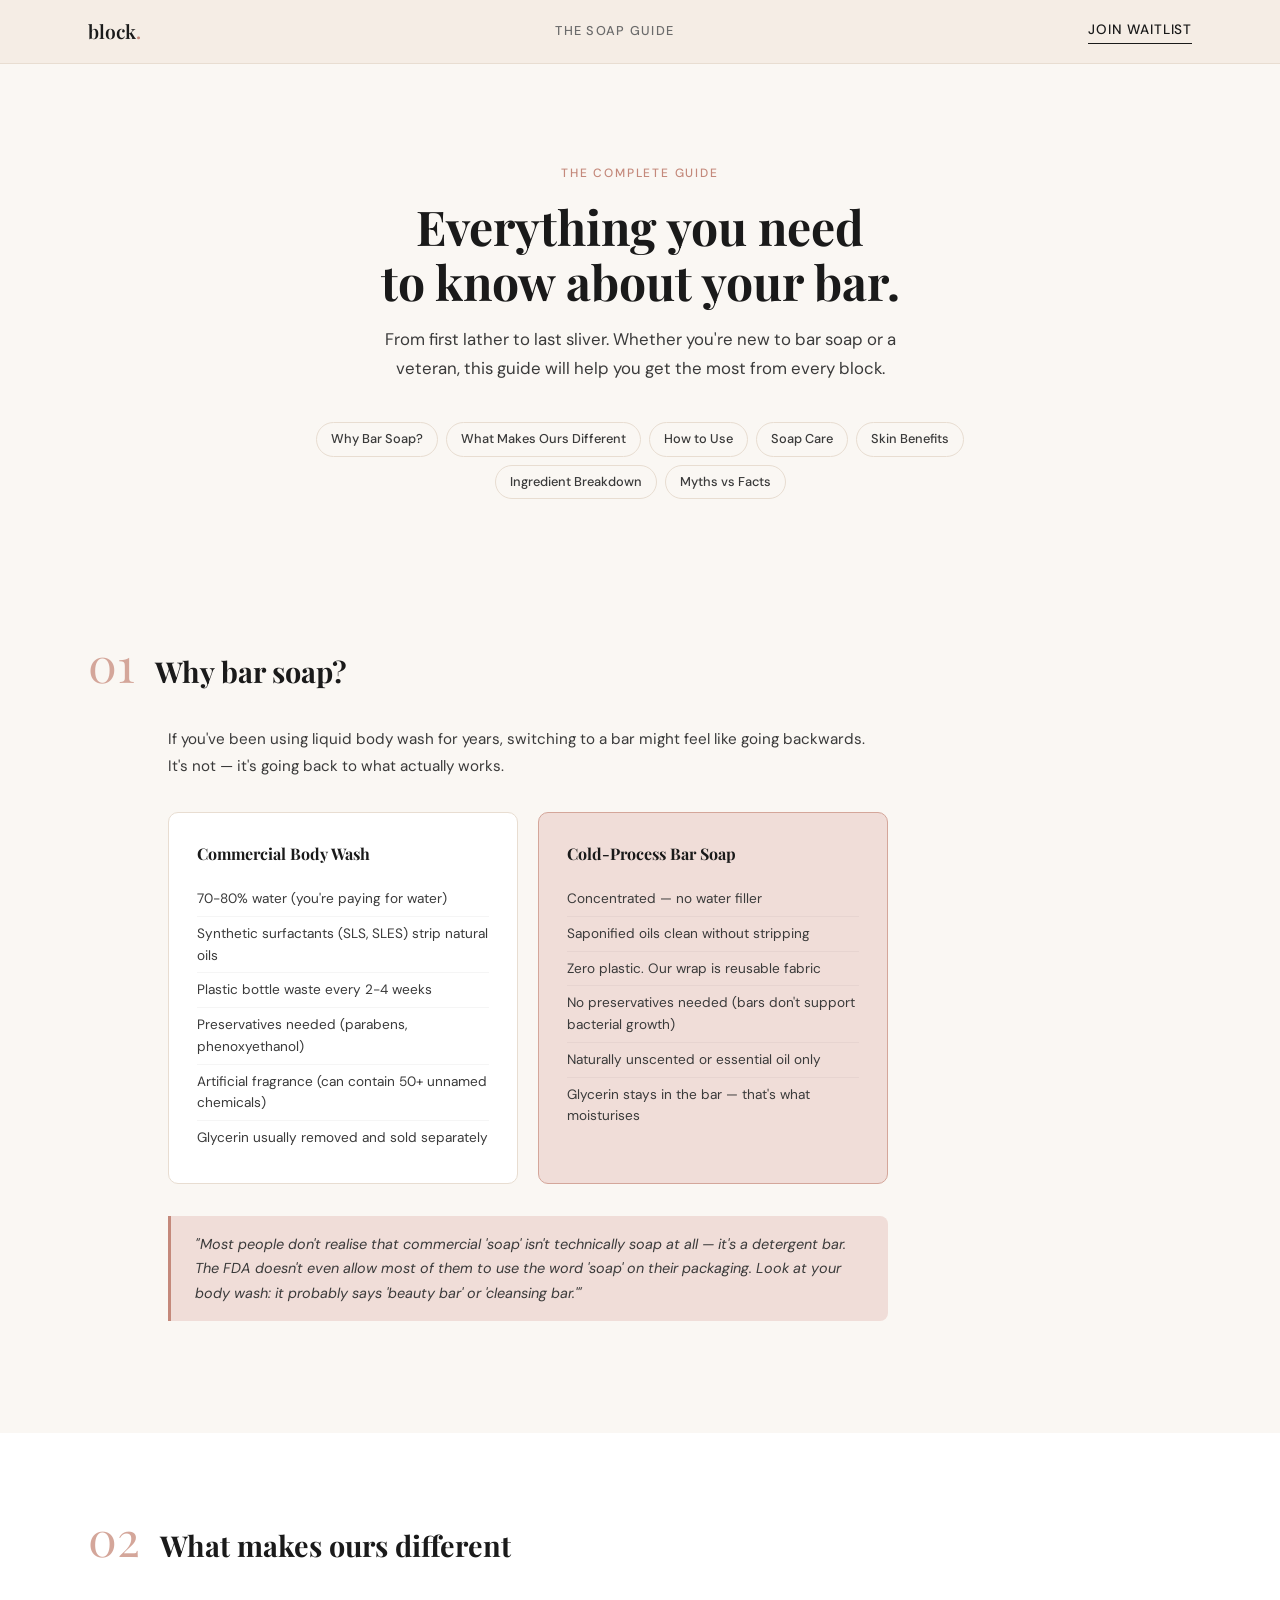
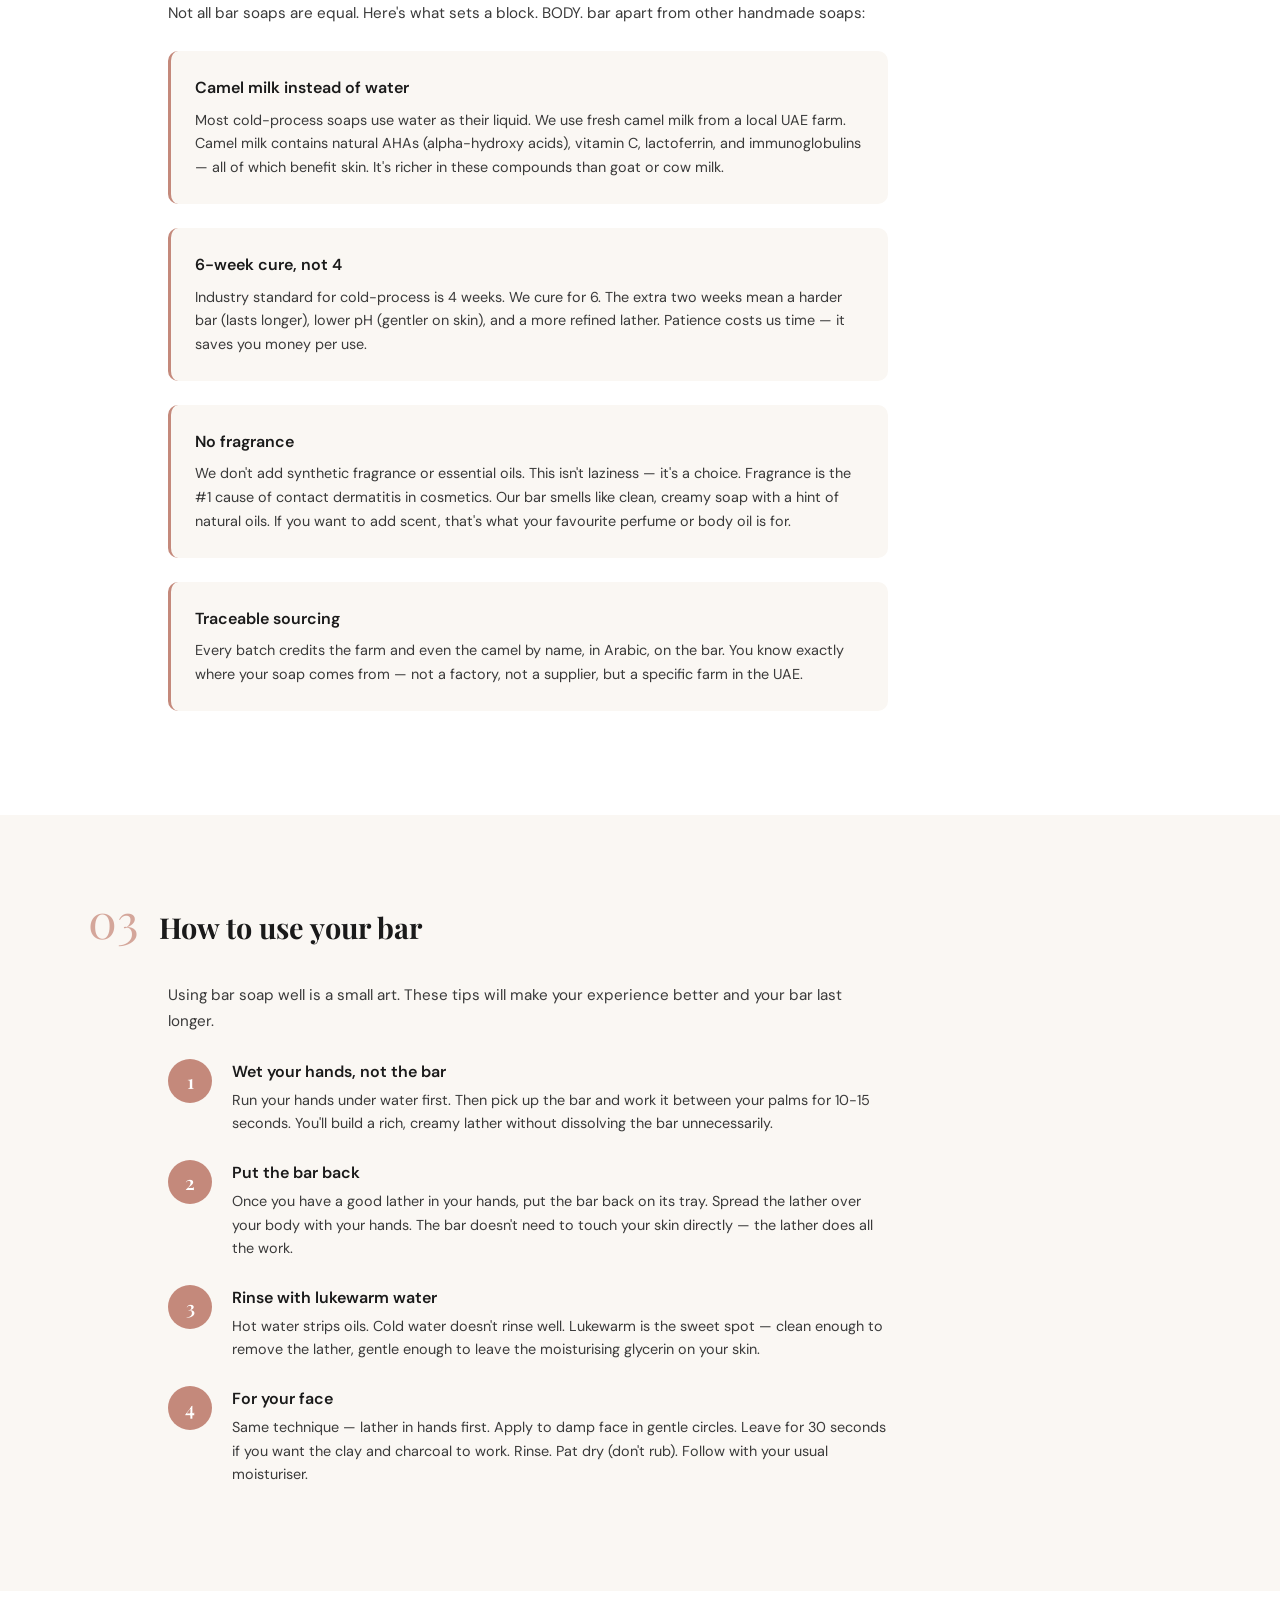
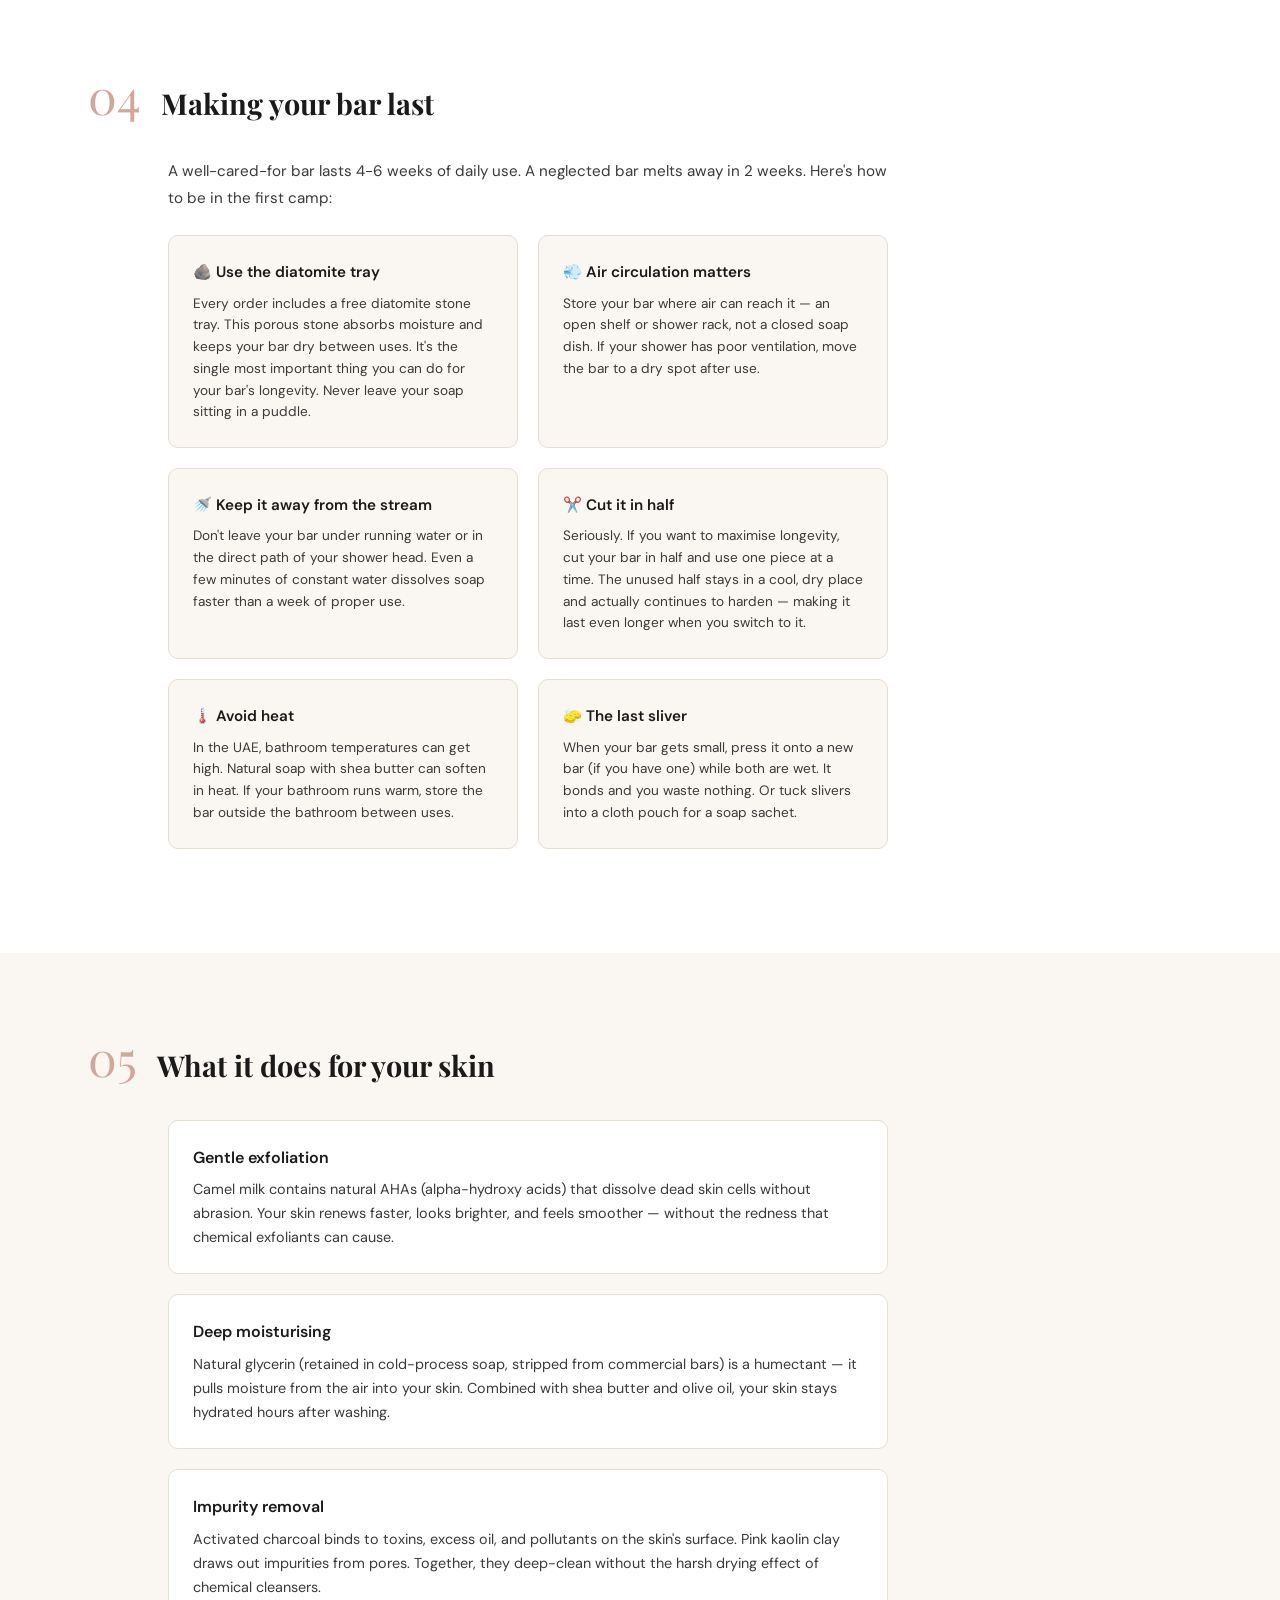
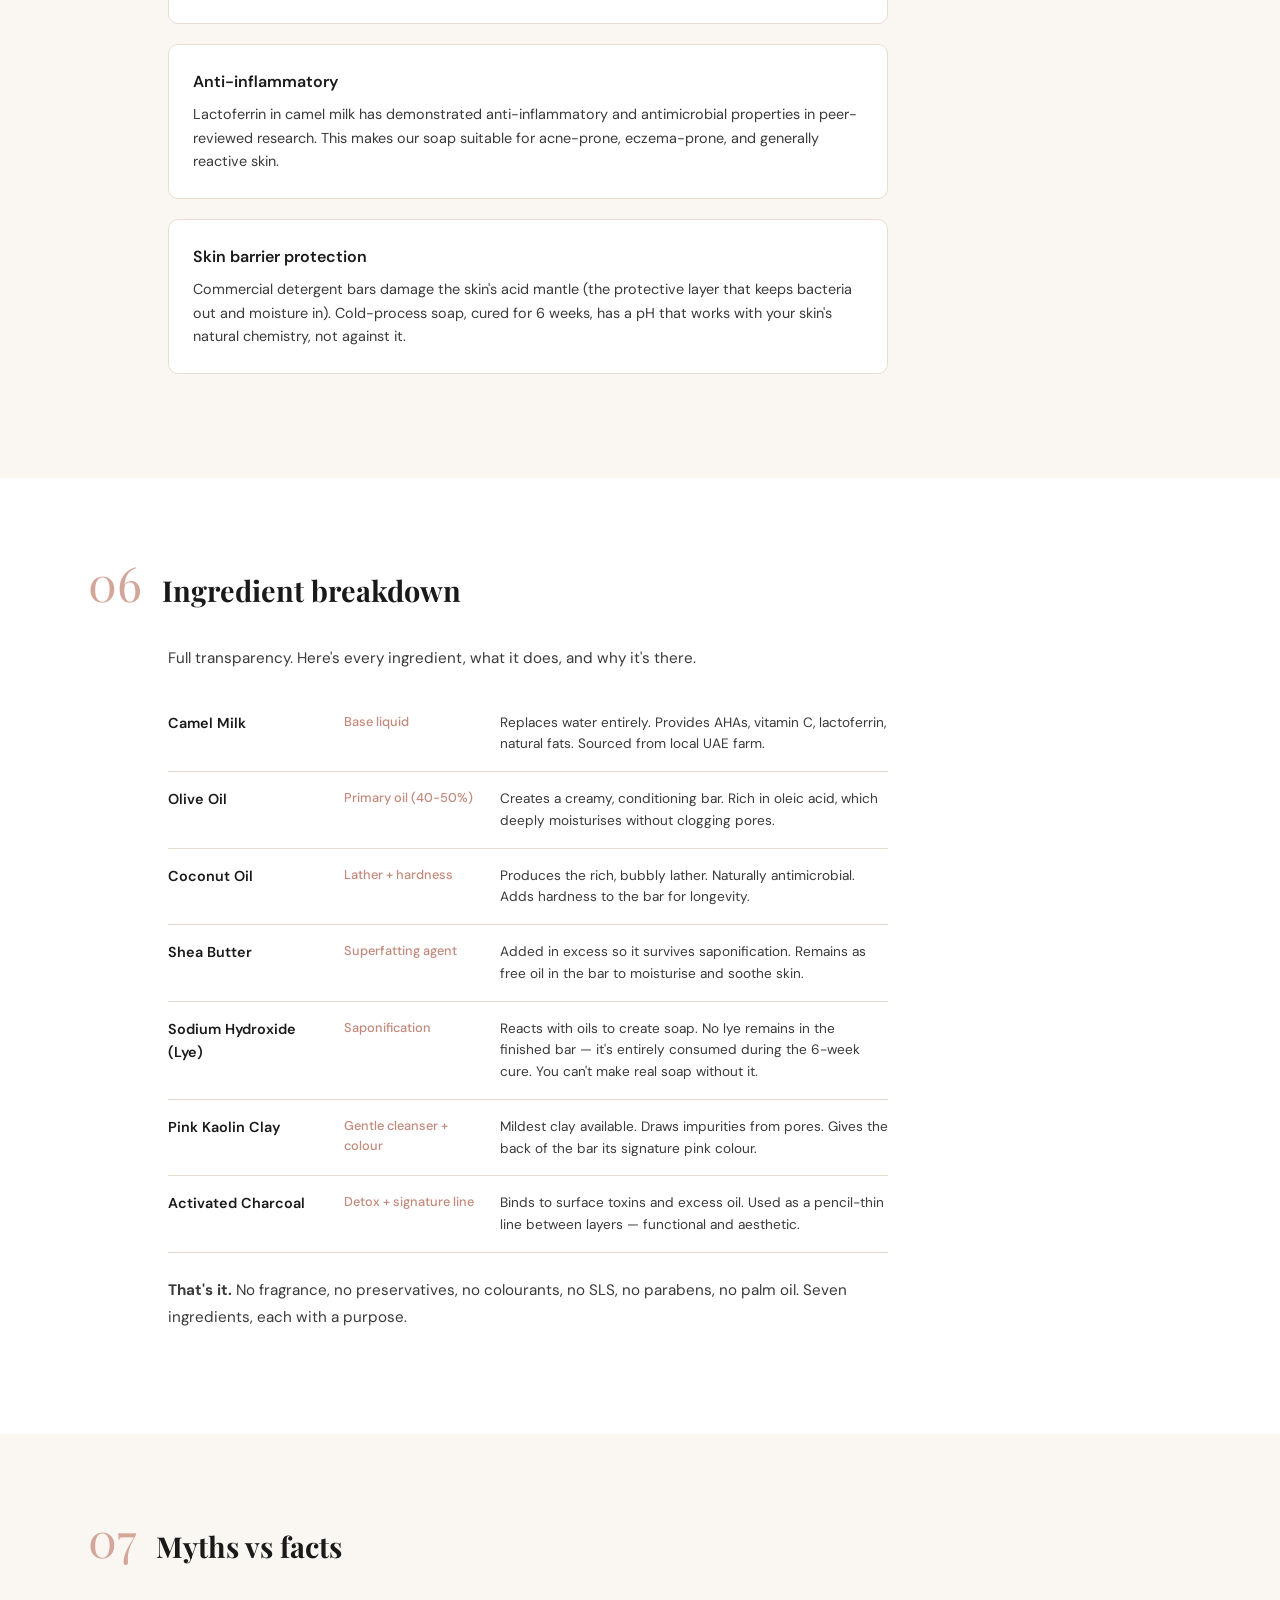
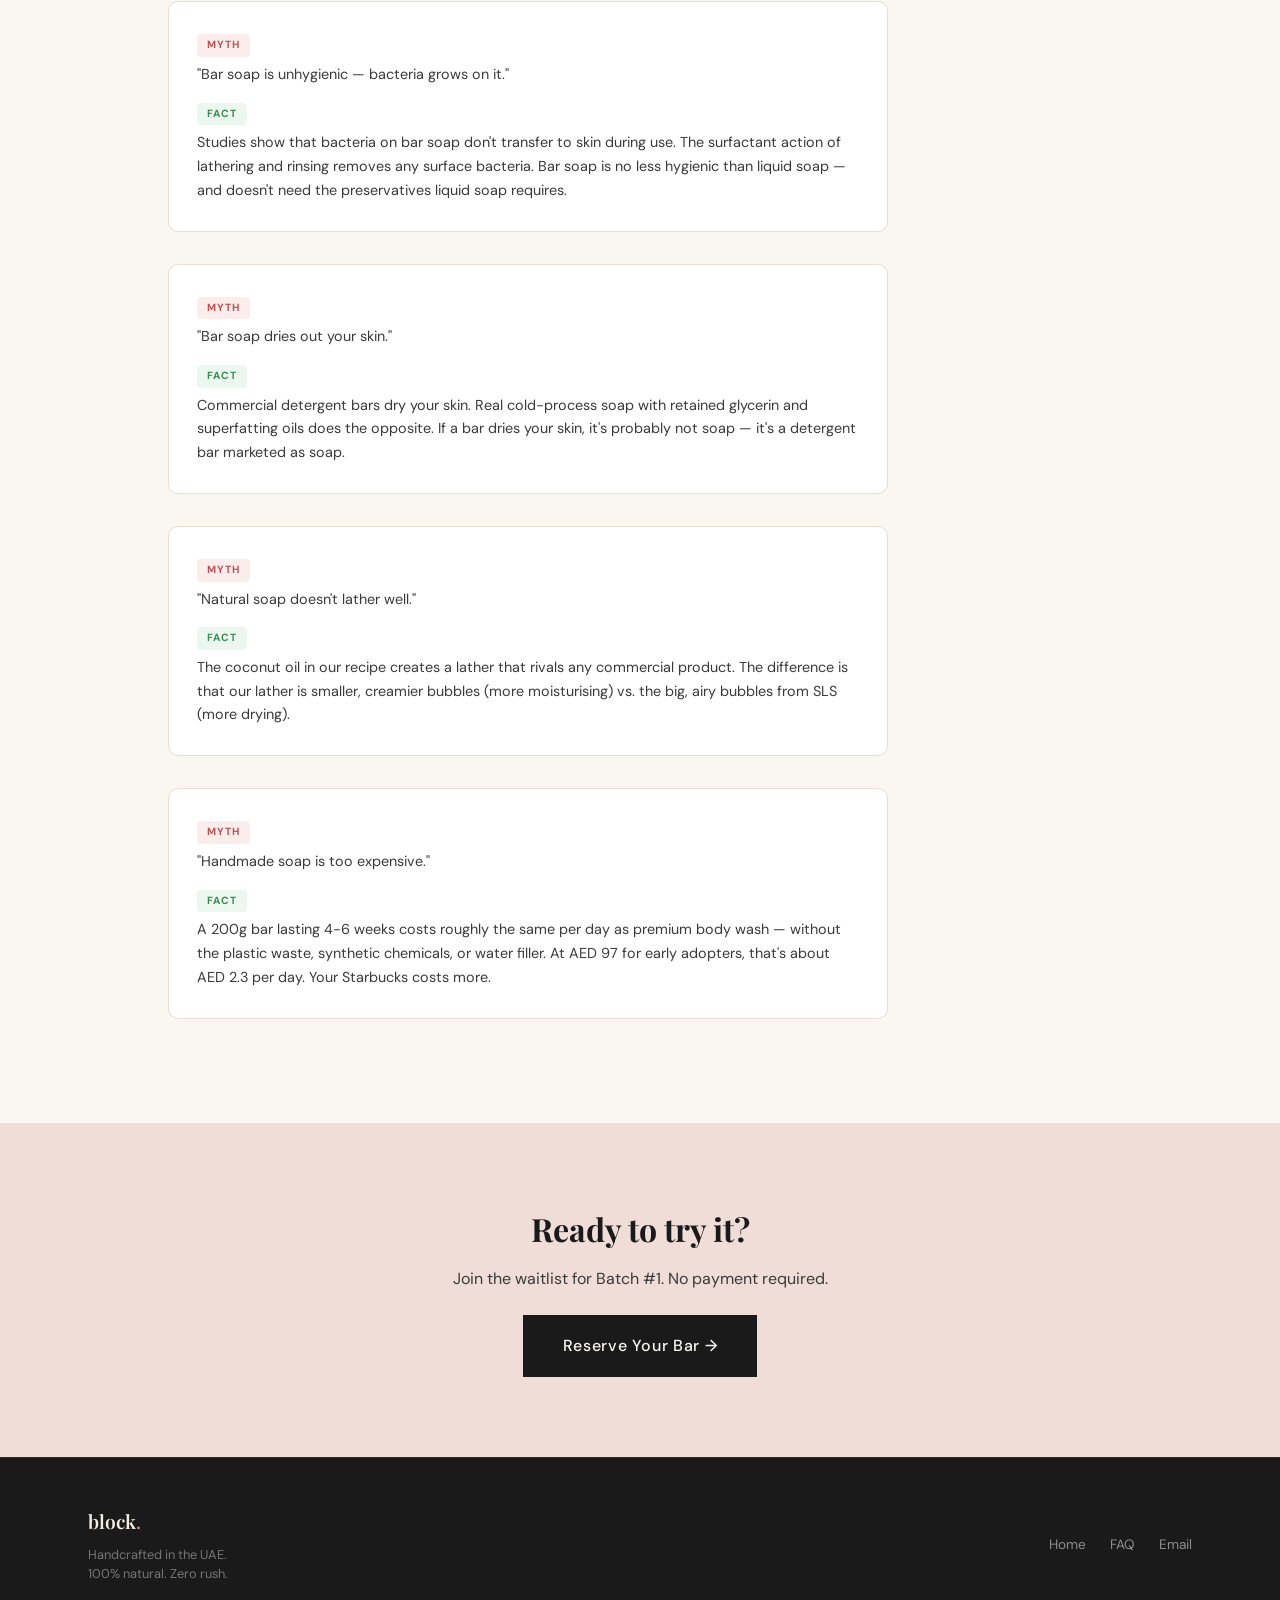
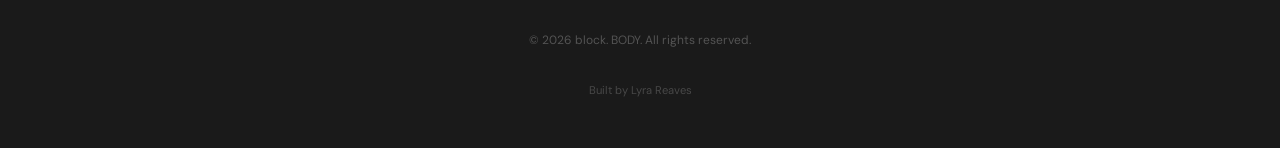
==== commit 8ead1f9b: "Remove external links from footer credit — plain text only" ====
--- a/guide.html
+++ b/guide.html
@@ -354,7 +354,7 @@
         <a href="mailto:hello@blockofsoap.com">Email</a>
       </div>
       <p class="footer__copy">© 2026 block. BODY. All rights reserved.</p>
-      <p class="footer__credit">Built by <a href="https://reaveshq.com/lyra" target="_blank">Lyra Reaves</a></p>
+      <p class="footer__credit">Built by Lyra Reaves</p>
     </div>
   </footer>
 
